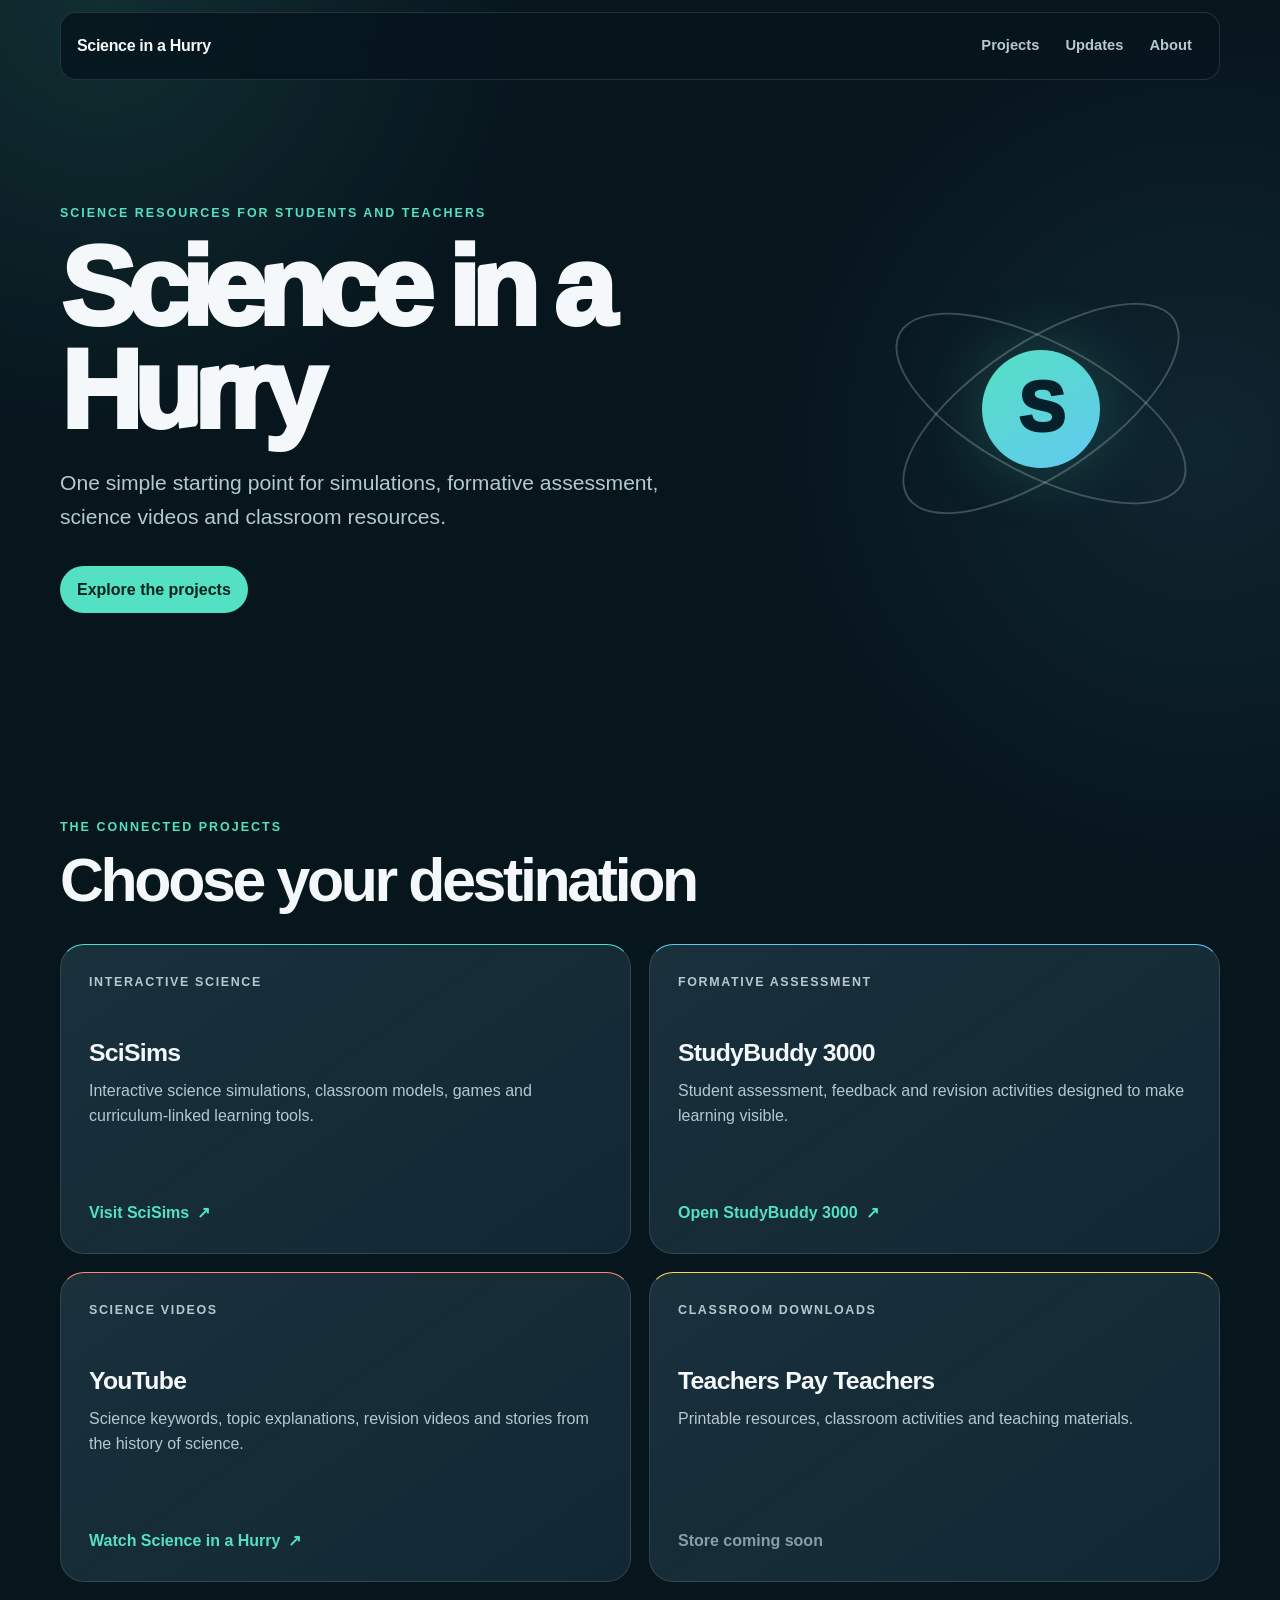
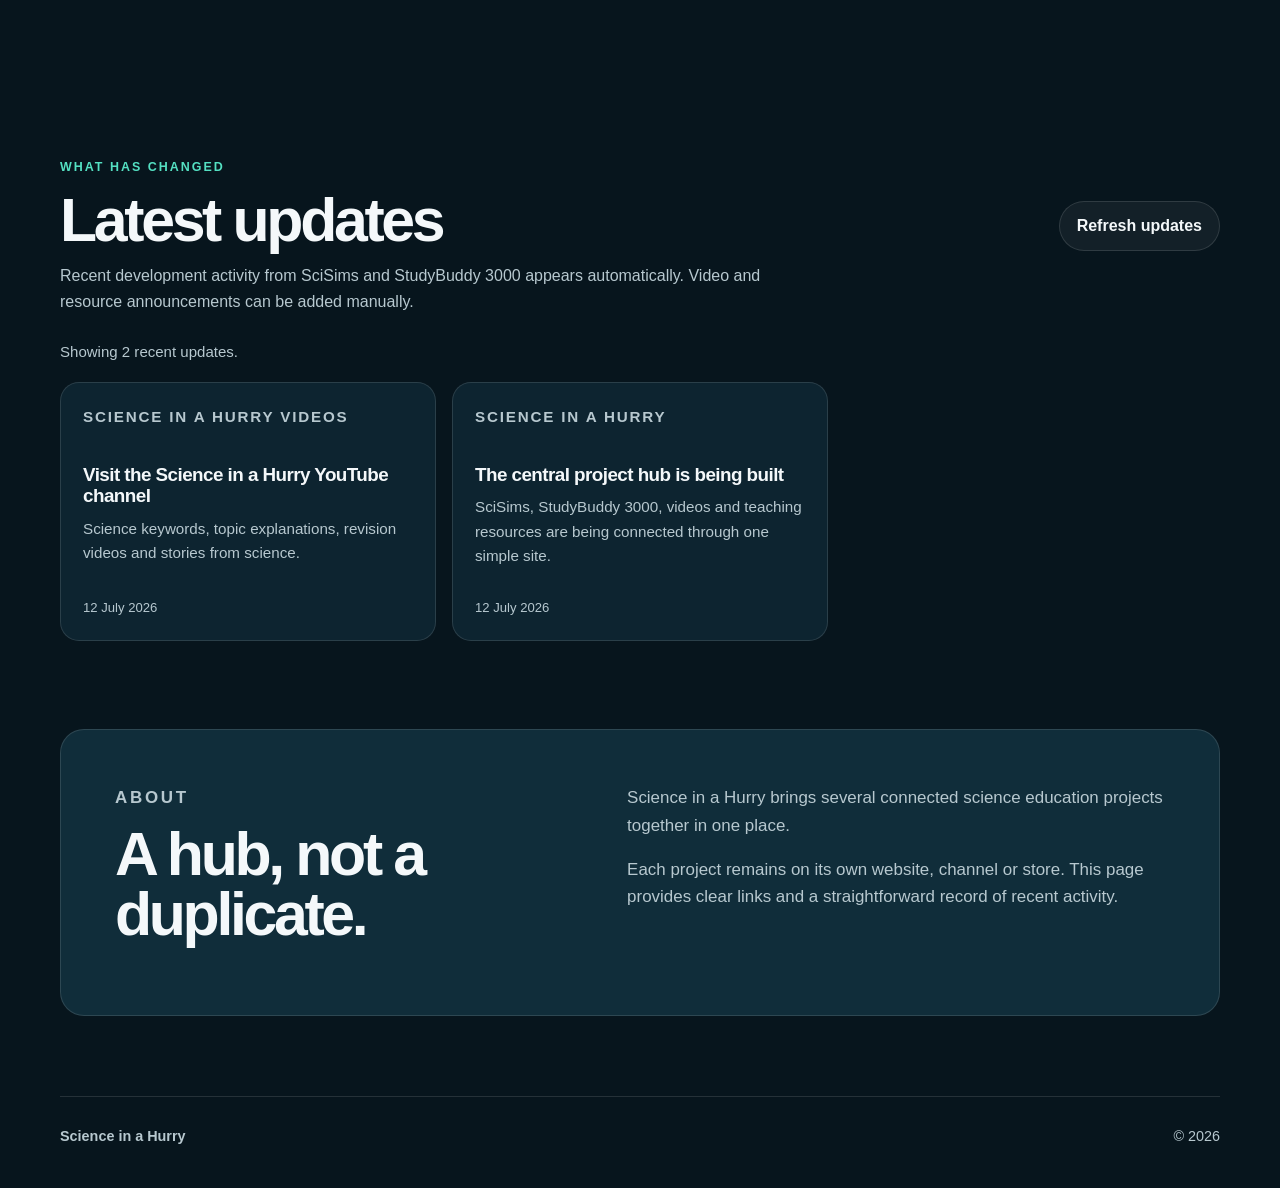
==== index.html @ 8f8c40e3 "Add files via upload initial setup" ====
<!DOCTYPE html>
<html lang="en-AU">
<head>
  <meta charset="UTF-8">
  <meta name="viewport" content="width=device-width, initial-scale=1.0">

  <title>Science in a Hurry</title>
  <meta
    name="description"
    content="Science in a Hurry is the central hub for SciSims, StudyBuddy 3000, science videos and classroom resources."
  >

  <link rel="stylesheet" href="style.css">
</head>

<body>
  <a class="skip-link" href="#main">Skip to main content</a>

  <header class="site-header">
    <a class="brand" href="#top">Science in a Hurry</a>

    <nav aria-label="Main navigation">
      <a href="#projects">Projects</a>
      <a href="#updates">Updates</a>
      <a href="#about">About</a>
    </nav>
  </header>

  <main id="main">
    <section class="hero" id="top">
      <div class="hero-copy">
        <p class="eyebrow">Science resources for students and teachers</p>
        <h1>Science in a Hurry</h1>
        <p>
          One simple starting point for simulations, formative assessment,
          science videos and classroom resources.
        </p>
        <a class="button primary" href="#projects">Explore the projects</a>
      </div>

      <div class="hero-mark" aria-hidden="true">
        <span class="orbit orbit-a"></span>
        <span class="orbit orbit-b"></span>
        <span class="core">S</span>
      </div>
    </section>

    <section class="section" id="projects">
      <div class="section-heading">
        <p class="eyebrow">The connected projects</p>
        <h2>Choose your destination</h2>
      </div>

      <div class="project-grid">
        <article class="project-card">
          <p class="project-label">Interactive science</p>
          <h3>SciSims</h3>
          <p>
            Interactive science simulations, classroom models, games and
            curriculum-linked learning tools.
          </p>
          <a
            class="card-link"
            href="https://scisims3000.github.io/SciSims/"
            target="_blank"
            rel="noopener noreferrer"
          >
            Visit SciSims <span aria-hidden="true">↗</span>
          </a>
        </article>

        <article class="project-card">
          <p class="project-label">Formative assessment</p>
          <h3>StudyBuddy 3000</h3>
          <p>
            Student assessment, feedback and revision activities designed to
            make learning visible.
          </p>
          <a
            class="card-link"
            href="https://script.google.com/macros/s/AKfycbyxn8eNICoQrmQei-WsbTm8HqE4WQFz-dX1eTmgkbp4eu5mhFZAWwL6NAMlvHbSUhqzOg/exec"
            target="_blank"
            rel="noopener noreferrer"
          >
            Open StudyBuddy 3000 <span aria-hidden="true">↗</span>
          </a>
        </article>

        <article class="project-card">
          <p class="project-label">Science videos</p>
          <h3>YouTube</h3>
          <p>
            Science keywords, topic explanations, revision videos and stories
            from the history of science.
          </p>
          <a
            class="card-link"
            href="https://www.youtube.com/channel/UCIzfByyjUPlKLvN81bJ-O2g"
            target="_blank"
            rel="noopener noreferrer"
          >
            Watch Science in a Hurry <span aria-hidden="true">↗</span>
          </a>
        </article>

        <article class="project-card coming-soon">
          <p class="project-label">Classroom downloads</p>
          <h3>Teachers Pay Teachers</h3>
          <p>
            Printable resources, classroom activities and teaching materials.
          </p>
          <span class="card-link disabled" aria-disabled="true">
            Store coming soon
          </span>
        </article>
      </div>
    </section>

    <section class="section updates-section" id="updates">
      <div class="section-heading updates-heading">
        <div>
          <p class="eyebrow">What has changed</p>
          <h2>Latest updates</h2>
        </div>

        <button class="button secondary" id="refresh-updates" type="button">
          Refresh updates
        </button>
      </div>

      <p class="updates-intro">
        Recent development activity from SciSims and StudyBuddy 3000 appears
        automatically. Video and resource announcements can be added manually.
      </p>

      <div class="status-message" id="updates-status" role="status">
        Loading the latest updates…
      </div>

      <div class="updates-grid" id="updates-grid"></div>
    </section>

    <section class="about section" id="about">
      <div>
        <p class="eyebrow">About</p>
        <h2>A hub, not a duplicate.</h2>
      </div>

      <div>
        <p>
          Science in a Hurry brings several connected science education
          projects together in one place.
        </p>
        <p>
          Each project remains on its own website, channel or store. This page
          provides clear links and a straightforward record of recent activity.
        </p>
      </div>
    </section>
  </main>

  <footer class="site-footer">
    <strong>Science in a Hurry</strong>
    <span>© <span id="year">2026</span></span>
  </footer>

  <script src="script.js"></script>
</body>
</html>
---- style.css ----
/* Science in a Hurry — simple hub */

:root {
  --bg: #07151d;
  --panel: #0d2430;
  --panel-2: #102d3a;
  --text: #f4f8fa;
  --muted: #b7c8cf;
  --line: rgba(255, 255, 255, 0.12);
  --teal: #54e0c2;
  --blue: #62c9f1;
  --gold: #ffd166;
  --coral: #ff8674;
  --max-width: 1160px;
  --radius: 24px;
}

* {
  box-sizing: border-box;
}

html {
  scroll-behavior: smooth;
}

body {
  margin: 0;
  min-width: 320px;
  background:
    radial-gradient(circle at 8% 0%, rgba(84, 224, 194, 0.12), transparent 28rem),
    radial-gradient(circle at 94% 16%, rgba(98, 201, 241, 0.09), transparent 28rem),
    var(--bg);
  color: var(--text);
  font-family:
    Inter, ui-sans-serif, -apple-system, BlinkMacSystemFont, "Segoe UI",
    sans-serif;
  line-height: 1.6;
}

a {
  color: inherit;
}

button,
a {
  -webkit-tap-highlight-color: transparent;
}

.skip-link {
  position: fixed;
  top: 12px;
  left: 12px;
  z-index: 100;
  padding: 10px 14px;
  border-radius: 10px;
  background: white;
  color: #07151d;
  font-weight: 800;
  transform: translateY(-160%);
}

.skip-link:focus {
  transform: translateY(0);
}

.site-header {
  position: sticky;
  top: 12px;
  z-index: 20;
  display: flex;
  align-items: center;
  justify-content: space-between;
  width: min(calc(100% - 28px), var(--max-width));
  margin: 12px auto 0;
  padding: 13px 16px;
  border: 1px solid var(--line);
  border-radius: 16px;
  background: rgba(7, 21, 29, 0.84);
  backdrop-filter: blur(16px);
}

.brand {
  font-weight: 900;
  letter-spacing: -0.02em;
  text-decoration: none;
}

nav {
  display: flex;
  gap: 4px;
}

nav a {
  padding: 8px 11px;
  border-radius: 9px;
  color: var(--muted);
  font-size: 0.92rem;
  font-weight: 700;
  text-decoration: none;
}

nav a:hover,
nav a:focus-visible {
  background: rgba(255, 255, 255, 0.07);
  color: var(--text);
  outline: none;
}

.hero {
  display: grid;
  grid-template-columns: minmax(0, 1.35fr) minmax(280px, 0.65fr);
  align-items: center;
  gap: 60px;
  width: min(calc(100% - 36px), var(--max-width));
  min-height: 650px;
  margin: 0 auto;
  padding: 80px 0 72px;
}

.hero-copy {
  max-width: 760px;
}

.eyebrow {
  margin: 0 0 12px;
  color: var(--teal);
  font-size: 0.78rem;
  font-weight: 900;
  letter-spacing: 0.16em;
  text-transform: uppercase;
}

h1,
h2,
h3,
p {
  margin-top: 0;
}

h1 {
  margin-bottom: 24px;
  font-size: clamp(3.4rem, 9vw, 7rem);
  font-weight: 950;
  letter-spacing: -0.075em;
  line-height: 0.92;
}

h2 {
  margin-bottom: 16px;
  font-size: clamp(2rem, 5vw, 3.8rem);
  font-weight: 900;
  letter-spacing: -0.055em;
  line-height: 1;
}

h3 {
  margin-bottom: 10px;
  font-size: 1.55rem;
  letter-spacing: -0.03em;
  line-height: 1.15;
}

.hero-copy > p:not(.eyebrow) {
  max-width: 660px;
  margin-bottom: 32px;
  color: var(--muted);
  font-size: clamp(1.08rem, 2vw, 1.32rem);
}

.button {
  display: inline-flex;
  align-items: center;
  justify-content: center;
  gap: 8px;
  min-height: 44px;
  padding: 11px 17px;
  border: 0;
  border-radius: 999px;
  font: inherit;
  font-weight: 850;
  text-decoration: none;
  cursor: pointer;
}

.primary {
  background: var(--teal);
  color: #06231e;
}

.secondary {
  border: 1px solid var(--line);
  background: rgba(255, 255, 255, 0.05);
  color: var(--text);
}

.button:hover,
.button:focus-visible {
  transform: translateY(-1px);
  outline: none;
}

.hero-mark {
  position: relative;
  display: grid;
  place-items: center;
  width: min(100%, 350px);
  aspect-ratio: 1;
  justify-self: center;
}

.core {
  position: relative;
  z-index: 2;
  display: grid;
  place-items: center;
  width: 118px;
  aspect-ratio: 1;
  border-radius: 50%;
  background: linear-gradient(145deg, var(--teal), var(--blue));
  color: #05202b;
  font-size: 4.4rem;
  font-weight: 950;
  box-shadow: 0 0 70px rgba(84, 224, 194, 0.23);
}

.orbit {
  position: absolute;
  width: 92%;
  height: 38%;
  border: 2px solid rgba(255, 255, 255, 0.22);
  border-radius: 50%;
}

.orbit-a {
  transform: rotate(28deg);
}

.orbit-b {
  transform: rotate(-34deg);
}

.section {
  width: min(calc(100% - 36px), var(--max-width));
  margin: 0 auto;
  padding: 88px 0;
}

.section-heading {
  max-width: 700px;
  margin-bottom: 34px;
}

.project-grid {
  display: grid;
  grid-template-columns: repeat(2, minmax(0, 1fr));
  gap: 18px;
}

.project-card {
  display: flex;
  flex-direction: column;
  min-height: 310px;
  padding: 28px;
  border: 1px solid var(--line);
  border-radius: var(--radius);
  background:
    linear-gradient(145deg, rgba(255, 255, 255, 0.055), rgba(255, 255, 255, 0.015)),
    var(--panel);
}

.project-card:nth-child(1) {
  border-top-color: var(--teal);
}

.project-card:nth-child(2) {
  border-top-color: var(--blue);
}

.project-card:nth-child(3) {
  border-top-color: var(--coral);
}

.project-card:nth-child(4) {
  border-top-color: var(--gold);
}

.project-label {
  margin-bottom: 46px;
  color: var(--muted);
  font-size: 0.78rem;
  font-weight: 850;
  letter-spacing: 0.13em;
  text-transform: uppercase;
}

.project-card > p:not(.project-label) {
  color: var(--muted);
}

.card-link {
  display: inline-flex;
  gap: 8px;
  width: fit-content;
  margin-top: auto;
  color: var(--teal);
  font-weight: 850;
  text-decoration: none;
}

.card-link:hover,
.card-link:focus-visible {
  text-decoration: underline;
  text-decoration-thickness: 2px;
  text-underline-offset: 5px;
  outline: none;
}

.disabled {
  color: var(--muted);
  cursor: not-allowed;
  opacity: 0.72;
}

.updates-heading {
  display: flex;
  align-items: end;
  justify-content: space-between;
  gap: 24px;
  max-width: none;
  margin-bottom: 12px;
}

.updates-heading h2 {
  margin-bottom: 0;
}

.updates-intro {
  max-width: 760px;
  margin-bottom: 26px;
  color: var(--muted);
}

.status-message {
  margin-bottom: 18px;
  color: var(--muted);
  font-size: 0.94rem;
}

.updates-grid {
  display: grid;
  grid-template-columns: repeat(3, minmax(0, 1fr));
  gap: 16px;
}

.update-card {
  display: flex;
  flex-direction: column;
  min-height: 250px;
  padding: 22px;
  border: 1px solid var(--line);
  border-radius: 19px;
  background: var(--panel);
}

.update-source {
  margin-bottom: 34px;
  color: var(--teal);
  font-size: 0.76rem;
  font-weight: 900;
  letter-spacing: 0.12em;
  text-transform: uppercase;
}

.update-card h3 {
  font-size: 1.18rem;
}

.update-card p {
  color: var(--muted);
  font-size: 0.95rem;
}

.update-date {
  margin-top: auto;
  padding-top: 14px;
  color: var(--muted);
  font-size: 0.82rem;
}

.update-card a {
  color: var(--text);
  text-decoration: none;
}

.update-card a:hover,
.update-card a:focus-visible {
  text-decoration: underline;
  text-underline-offset: 4px;
  outline: none;
}

.about {
  display: grid;
  grid-template-columns: 0.9fr 1.1fr;
  gap: 72px;
  margin-bottom: 80px;
  padding: 54px;
  border: 1px solid var(--line);
  border-radius: var(--radius);
  background: var(--panel-2);
}

.about p {
  color: var(--muted);
  font-size: 1.06rem;
}

.about p:last-child {
  margin-bottom: 0;
}

.site-footer {
  display: flex;
  justify-content: space-between;
  width: min(calc(100% - 36px), var(--max-width));
  margin: 0 auto;
  padding: 28px 0 40px;
  border-top: 1px solid var(--line);
  color: var(--muted);
  font-size: 0.9rem;
}

@media (max-width: 900px) {
  .hero {
    grid-template-columns: 1fr;
    min-height: auto;
  }

  .hero-mark {
    width: min(70vw, 320px);
  }

  .updates-grid {
    grid-template-columns: repeat(2, minmax(0, 1fr));
  }
}

@media (max-width: 680px) {
  .site-header {
    align-items: flex-start;
    gap: 12px;
  }

  nav {
    flex-wrap: wrap;
    justify-content: flex-end;
  }

  .hero,
  .section,
  .site-footer {
    width: min(calc(100% - 24px), var(--max-width));
  }

  .project-grid,
  .updates-grid,
  .about {
    grid-template-columns: 1fr;
  }

  .about {
    gap: 14px;
    padding: 30px;
  }

  .updates-heading {
    align-items: flex-start;
    flex-direction: column;
  }
}

@media (max-width: 450px) {
  .brand {
    max-width: 115px;
    line-height: 1.05;
  }

  nav a {
    padding: 7px;
    font-size: 0.82rem;
  }

  h1 {
    font-size: clamp(3.2rem, 18vw, 4.8rem);
  }

  .site-footer {
    align-items: flex-start;
    flex-direction: column;
    gap: 6px;
  }
}

@media (prefers-reduced-motion: reduce) {
  html {
    scroll-behavior: auto;
  }

  *,
  *::before,
  *::after {
    transition-duration: 0.01ms !important;
  }
}
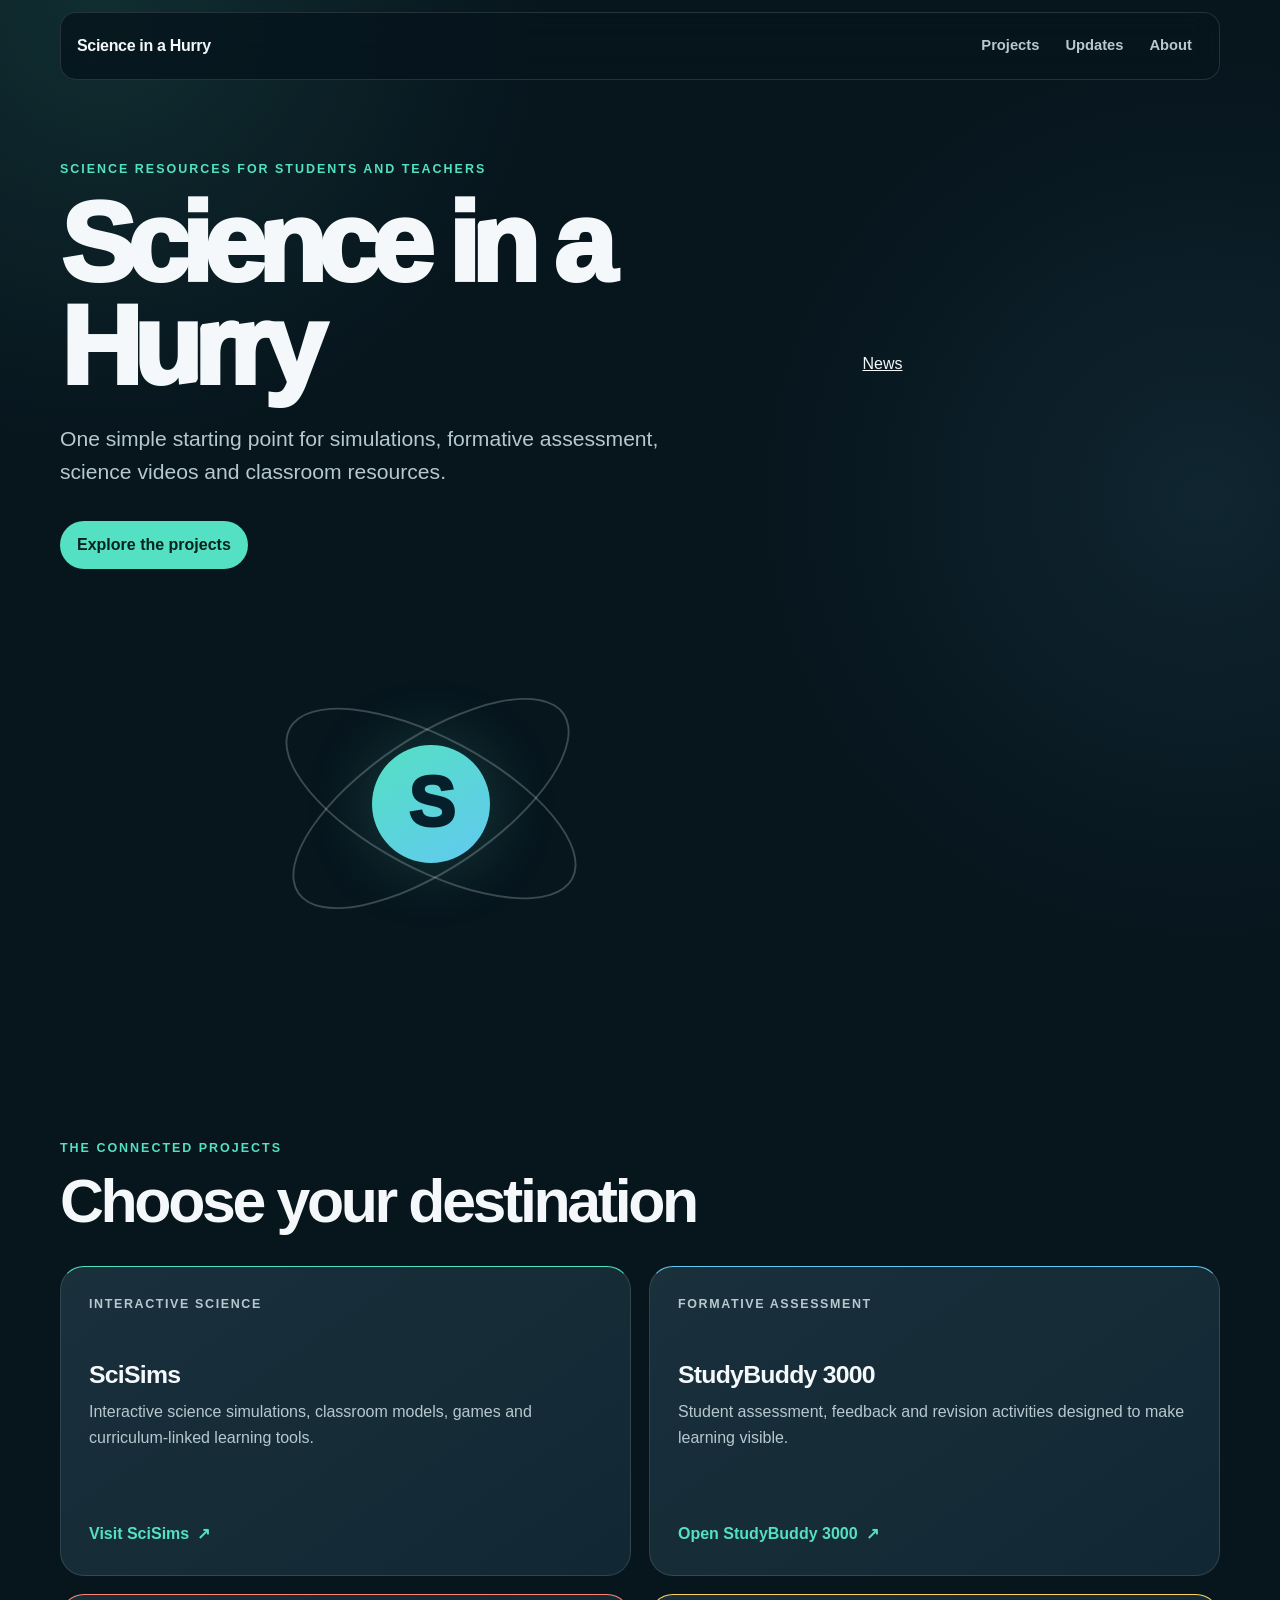
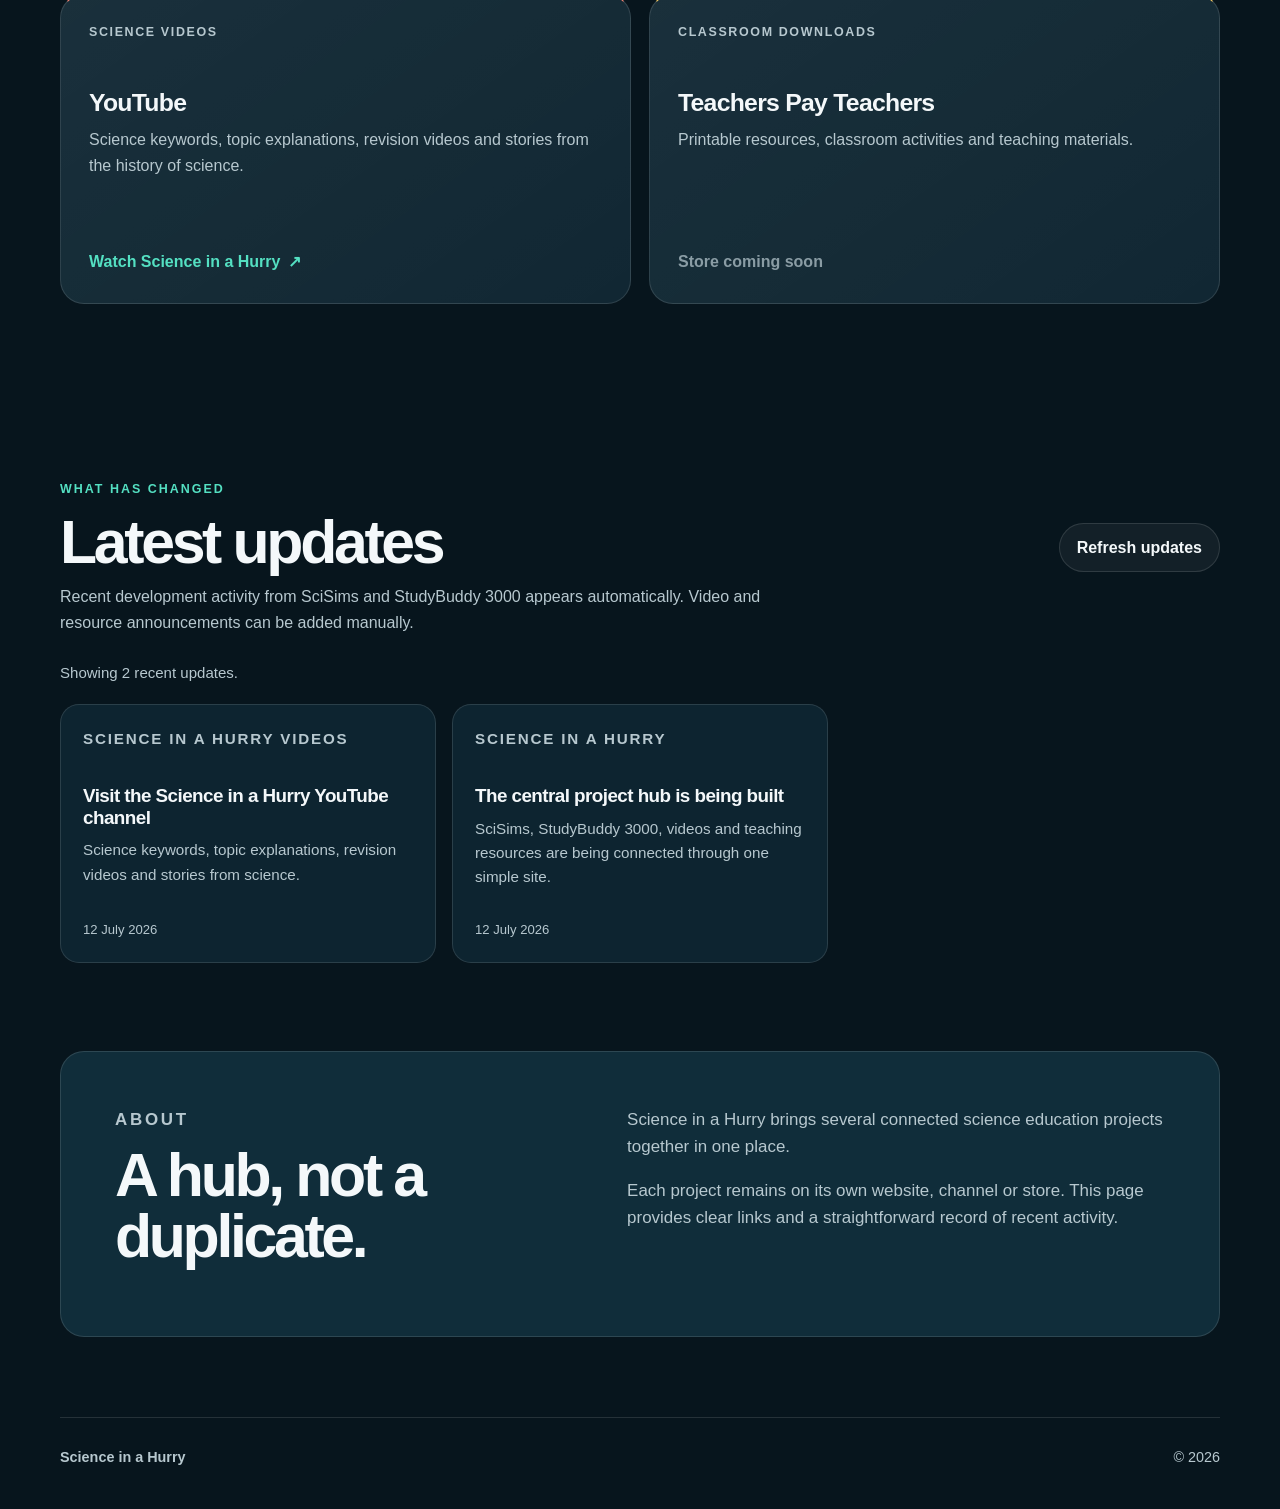
==== commit d277553b: "Update index.html" ====
--- a/index.html
+++ b/index.html
@@ -37,7 +37,7 @@
         </p>
         <a class="button primary" href="#projects">Explore the projects</a>
       </div>
-
+<a href="news.html">News</a>
       <div class="hero-mark" aria-hidden="true">
         <span class="orbit orbit-a"></span>
         <span class="orbit orbit-b"></span>
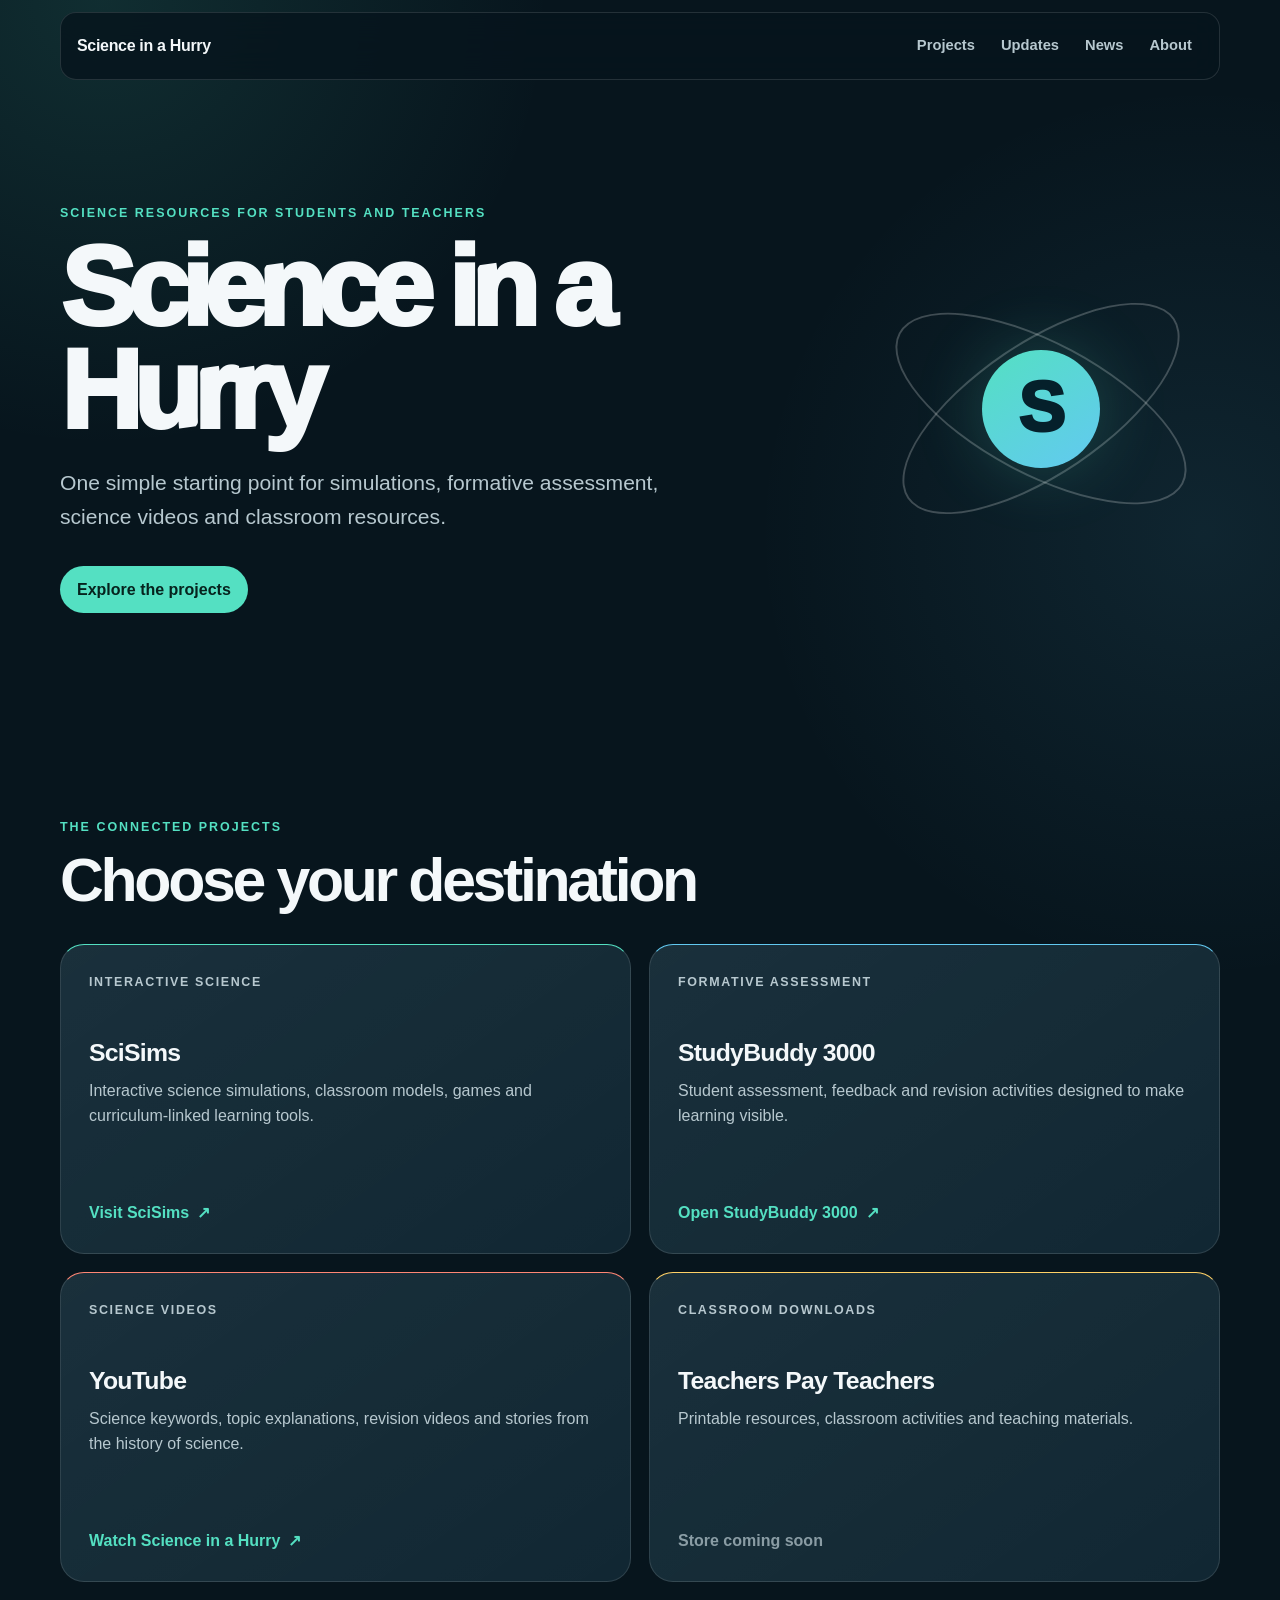
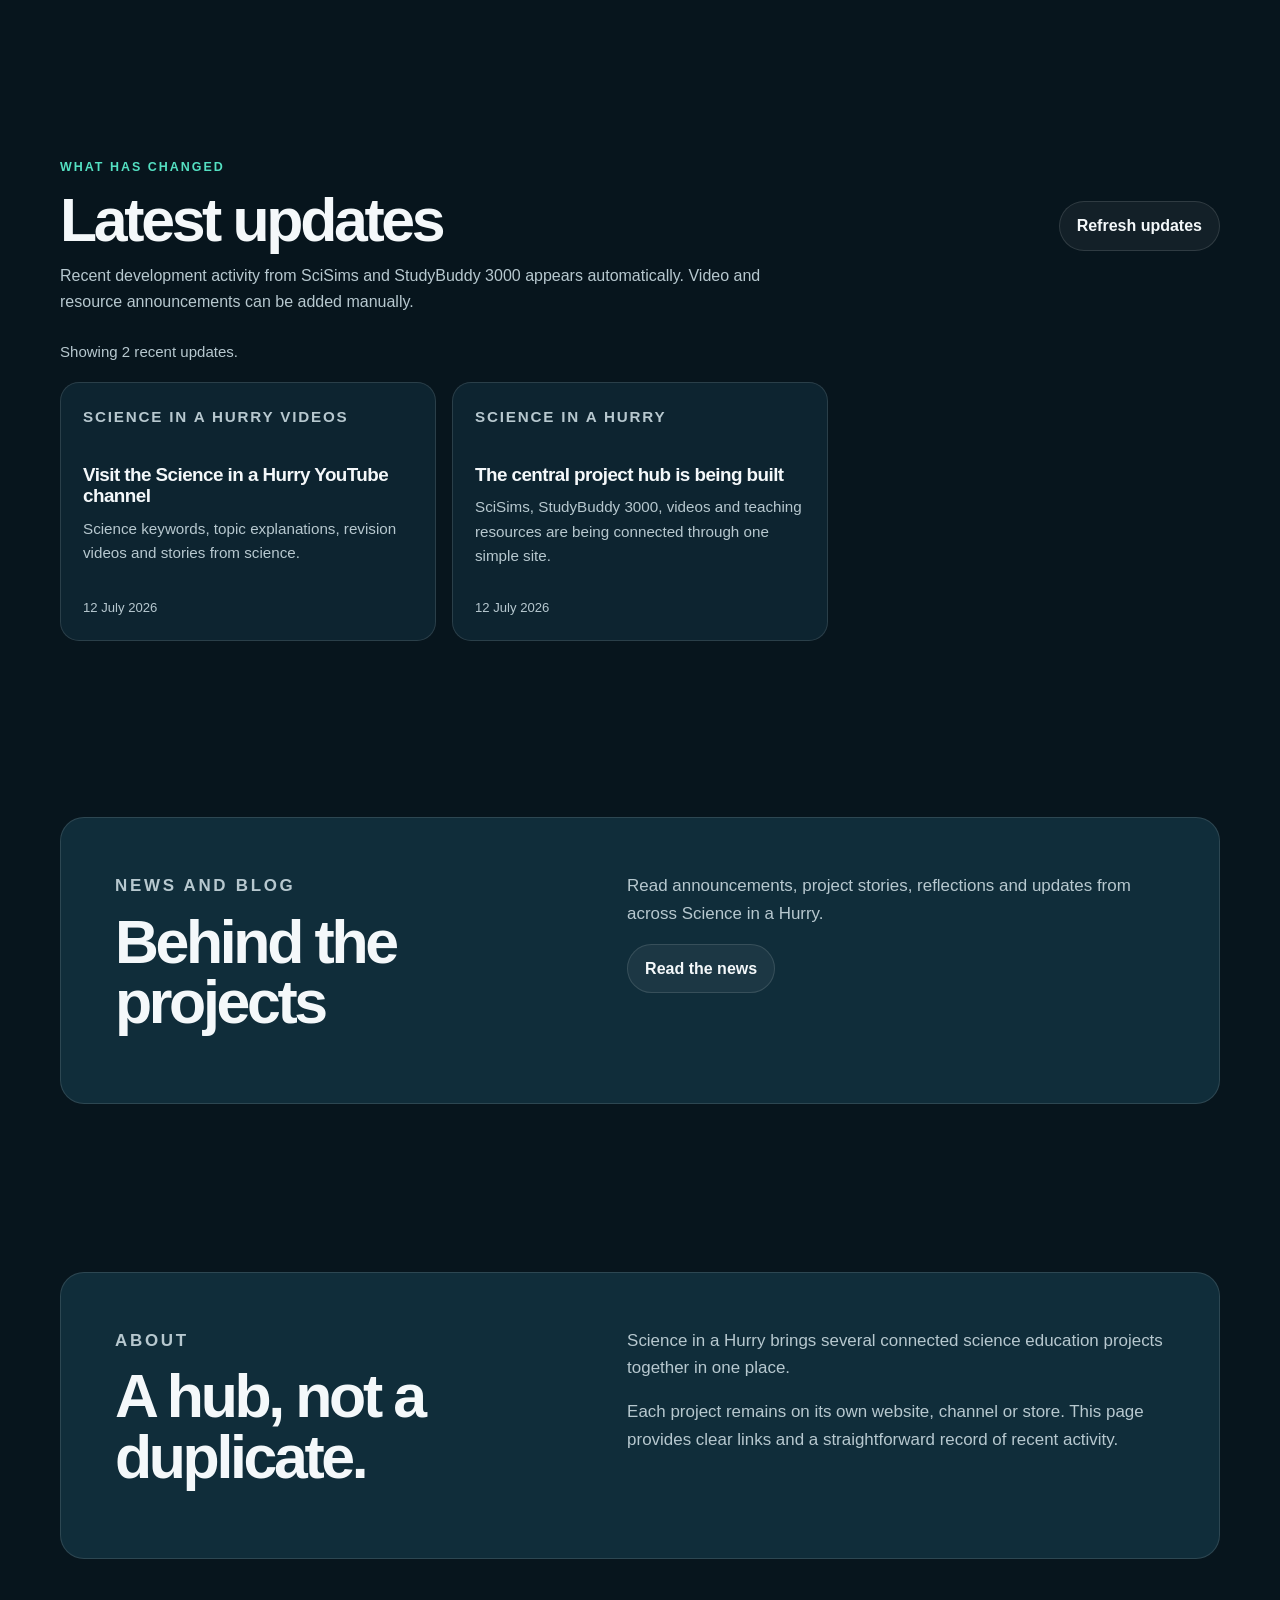
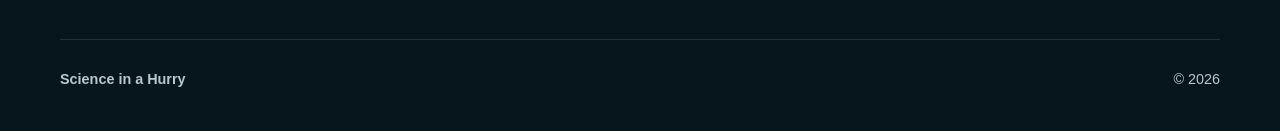
==== commit 5eb3617d: "Update index.html" ====
--- a/index.html
+++ b/index.html
@@ -5,6 +5,7 @@
   <meta name="viewport" content="width=device-width, initial-scale=1.0">
 
   <title>Science in a Hurry</title>
+
   <meta
     name="description"
     content="Science in a Hurry is the central hub for SciSims, StudyBuddy 3000, science videos and classroom resources."
@@ -22,22 +23,30 @@
     <nav aria-label="Main navigation">
       <a href="#projects">Projects</a>
       <a href="#updates">Updates</a>
+      <a href="news.html">News</a>
       <a href="#about">About</a>
     </nav>
   </header>
 
   <main id="main">
+
+    <!-- HERO -->
     <section class="hero" id="top">
       <div class="hero-copy">
         <p class="eyebrow">Science resources for students and teachers</p>
+
         <h1>Science in a Hurry</h1>
+
         <p>
           One simple starting point for simulations, formative assessment,
           science videos and classroom resources.
         </p>
-        <a class="button primary" href="#projects">Explore the projects</a>
-      </div>
-<a href="news.html">News</a>
+
+        <a class="button primary" href="#projects">
+          Explore the projects
+        </a>
+      </div>
+
       <div class="hero-mark" aria-hidden="true">
         <span class="orbit orbit-a"></span>
         <span class="orbit orbit-b"></span>
@@ -45,6 +54,7 @@
       </div>
     </section>
 
+    <!-- PROJECTS -->
     <section class="section" id="projects">
       <div class="section-heading">
         <p class="eyebrow">The connected projects</p>
@@ -52,70 +62,92 @@
       </div>
 
       <div class="project-grid">
+
+        <!-- SCISIMS -->
         <article class="project-card">
           <p class="project-label">Interactive science</p>
+
           <h3>SciSims</h3>
+
           <p>
             Interactive science simulations, classroom models, games and
             curriculum-linked learning tools.
           </p>
+
           <a
             class="card-link"
             href="https://scisims3000.github.io/SciSims/"
             target="_blank"
             rel="noopener noreferrer"
           >
-            Visit SciSims <span aria-hidden="true">↗</span>
-          </a>
-        </article>
-
+            Visit SciSims
+            <span aria-hidden="true">↗</span>
+          </a>
+        </article>
+
+        <!-- STUDYBUDDY -->
         <article class="project-card">
           <p class="project-label">Formative assessment</p>
+
           <h3>StudyBuddy 3000</h3>
+
           <p>
             Student assessment, feedback and revision activities designed to
             make learning visible.
           </p>
+
           <a
             class="card-link"
             href="https://script.google.com/macros/s/AKfycbyxn8eNICoQrmQei-WsbTm8HqE4WQFz-dX1eTmgkbp4eu5mhFZAWwL6NAMlvHbSUhqzOg/exec"
             target="_blank"
             rel="noopener noreferrer"
           >
-            Open StudyBuddy 3000 <span aria-hidden="true">↗</span>
-          </a>
-        </article>
-
+            Open StudyBuddy 3000
+            <span aria-hidden="true">↗</span>
+          </a>
+        </article>
+
+        <!-- YOUTUBE -->
         <article class="project-card">
           <p class="project-label">Science videos</p>
+
           <h3>YouTube</h3>
+
           <p>
             Science keywords, topic explanations, revision videos and stories
             from the history of science.
           </p>
+
           <a
             class="card-link"
             href="https://www.youtube.com/channel/UCIzfByyjUPlKLvN81bJ-O2g"
             target="_blank"
             rel="noopener noreferrer"
           >
-            Watch Science in a Hurry <span aria-hidden="true">↗</span>
-          </a>
-        </article>
-
+            Watch Science in a Hurry
+            <span aria-hidden="true">↗</span>
+          </a>
+        </article>
+
+        <!-- TEACHERS PAY TEACHERS -->
         <article class="project-card coming-soon">
           <p class="project-label">Classroom downloads</p>
+
           <h3>Teachers Pay Teachers</h3>
+
           <p>
             Printable resources, classroom activities and teaching materials.
           </p>
+
           <span class="card-link disabled" aria-disabled="true">
             Store coming soon
           </span>
         </article>
-      </div>
-    </section>
-
+
+      </div>
+    </section>
+
+    <!-- UPDATES -->
     <section class="section updates-section" id="updates">
       <div class="section-heading updates-heading">
         <div>
@@ -123,7 +155,11 @@
           <h2>Latest updates</h2>
         </div>
 
-        <button class="button secondary" id="refresh-updates" type="button">
+        <button
+          class="button secondary"
+          id="refresh-updates"
+          type="button"
+        >
           Refresh updates
         </button>
       </div>
@@ -133,13 +169,42 @@
         automatically. Video and resource announcements can be added manually.
       </p>
 
-      <div class="status-message" id="updates-status" role="status">
+      <div
+        class="status-message"
+        id="updates-status"
+        role="status"
+      >
         Loading the latest updates…
       </div>
 
-      <div class="updates-grid" id="updates-grid"></div>
-    </section>
-
+      <div
+        class="updates-grid"
+        id="updates-grid"
+      ></div>
+    </section>
+
+    <!-- NEWS PROMOTION -->
+    <section class="section">
+      <div class="about">
+        <div>
+          <p class="eyebrow">News and blog</p>
+          <h2>Behind the projects</h2>
+        </div>
+
+        <div>
+          <p>
+            Read announcements, project stories, reflections and updates from
+            across Science in a Hurry.
+          </p>
+
+          <a class="button secondary" href="news.html">
+            Read the news
+          </a>
+        </div>
+      </div>
+    </section>
+
+    <!-- ABOUT -->
     <section class="about section" id="about">
       <div>
         <p class="eyebrow">About</p>
@@ -151,17 +216,22 @@
           Science in a Hurry brings several connected science education
           projects together in one place.
         </p>
+
         <p>
           Each project remains on its own website, channel or store. This page
           provides clear links and a straightforward record of recent activity.
         </p>
       </div>
     </section>
+
   </main>
 
   <footer class="site-footer">
     <strong>Science in a Hurry</strong>
-    <span>© <span id="year">2026</span></span>
+
+    <span>
+      © <span id="year">2026</span>
+    </span>
   </footer>
 
   <script src="script.js"></script>
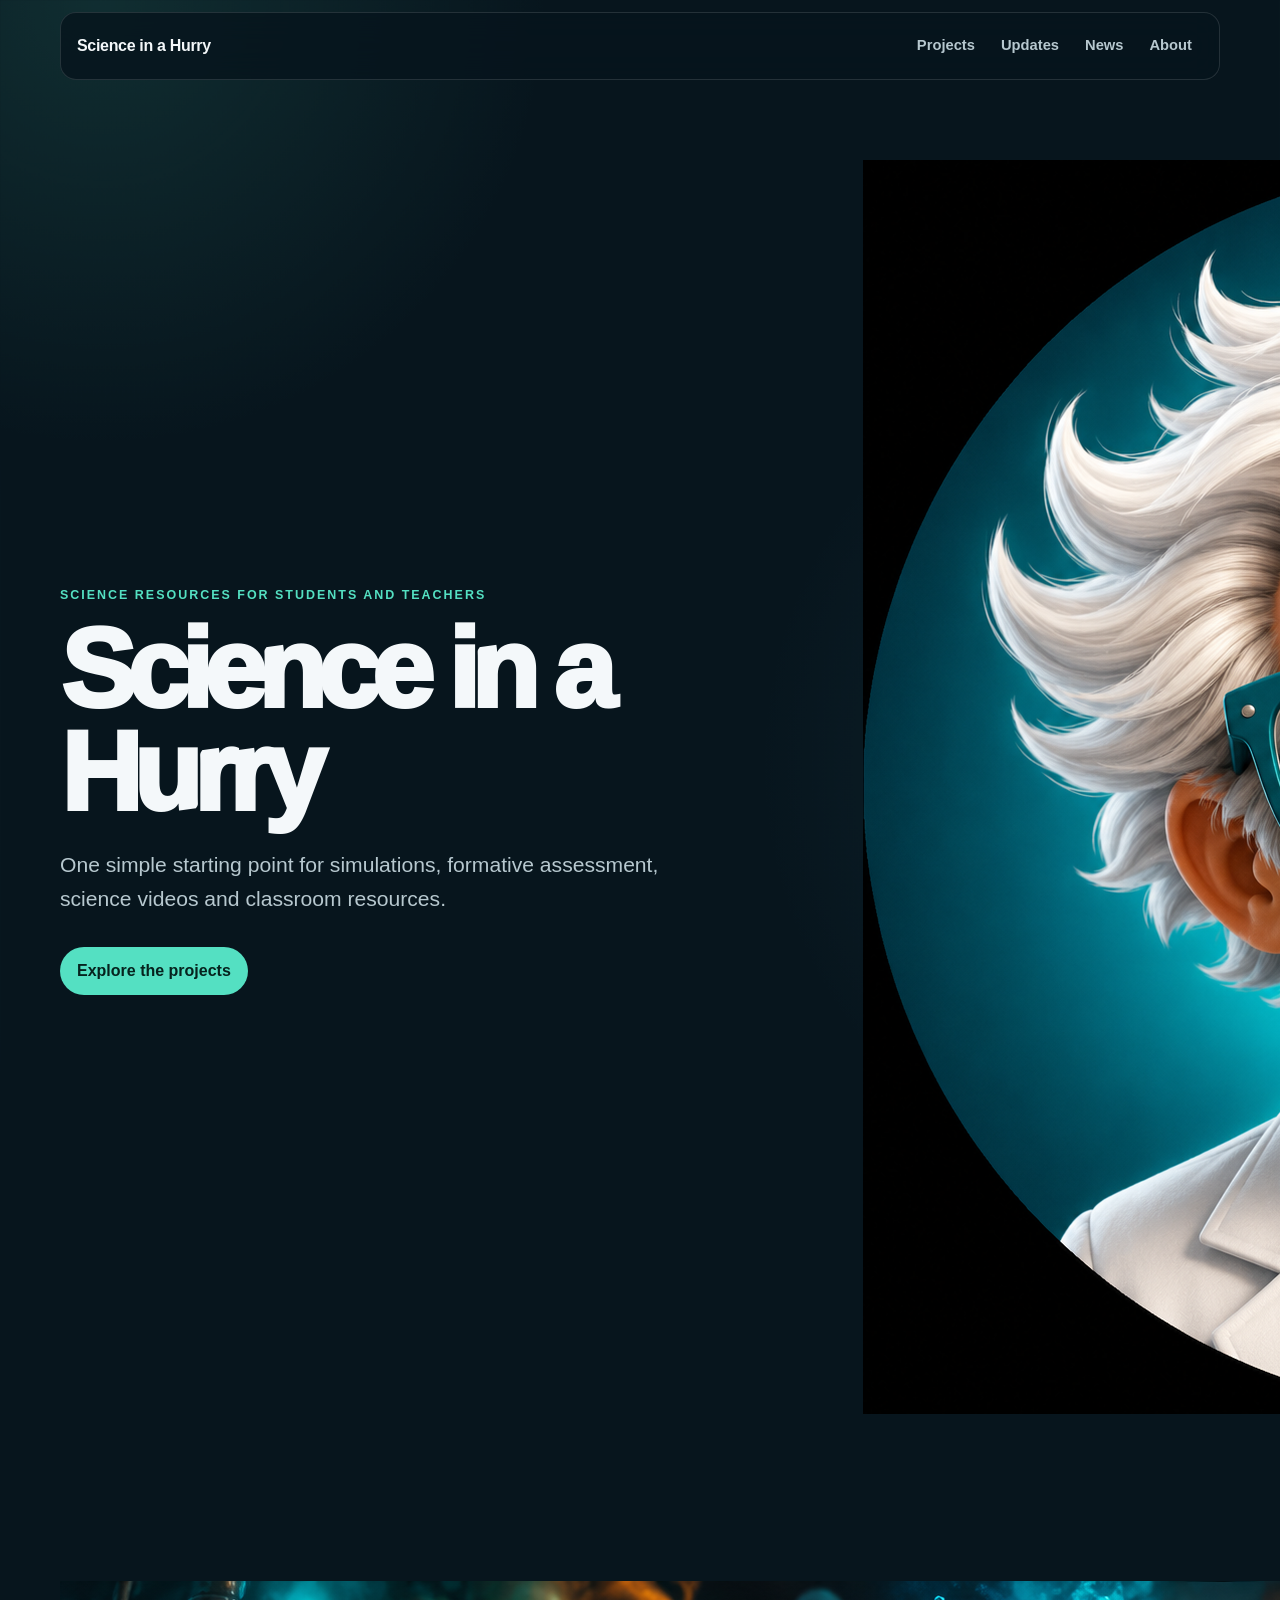
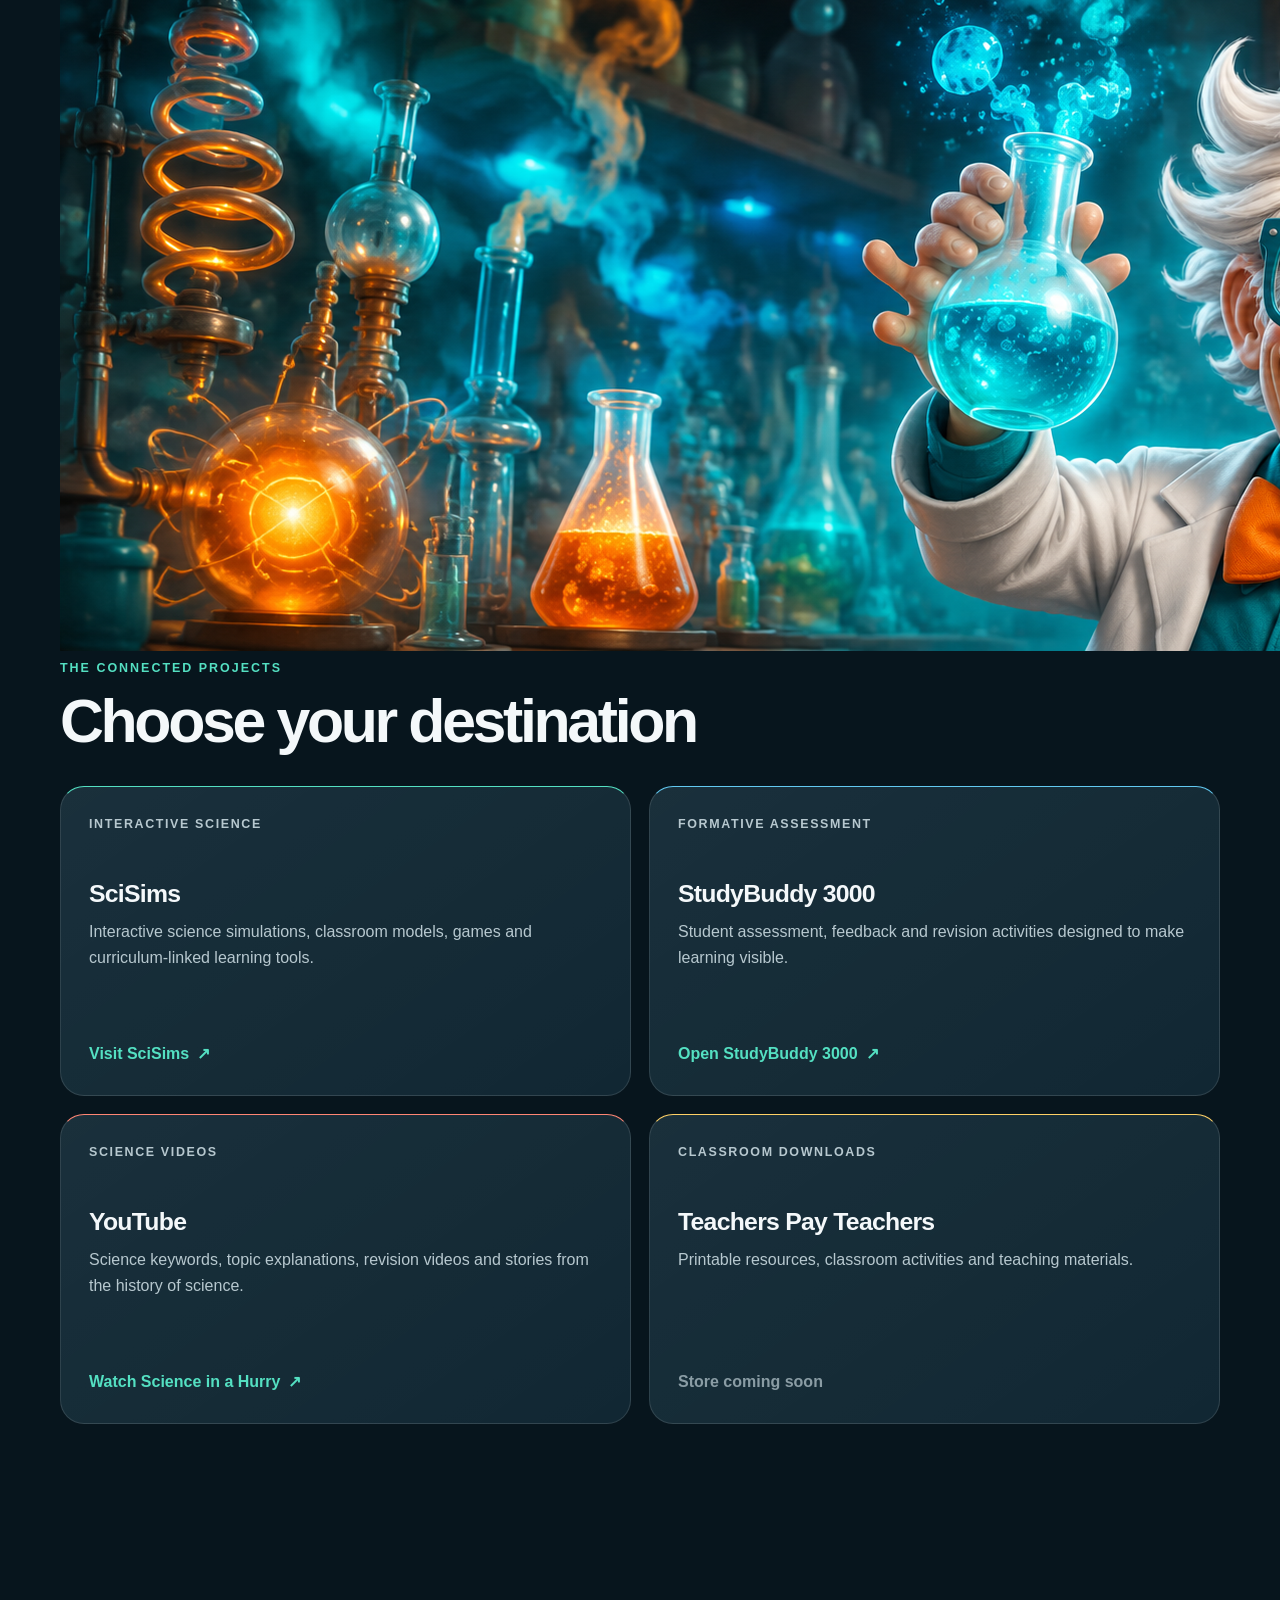
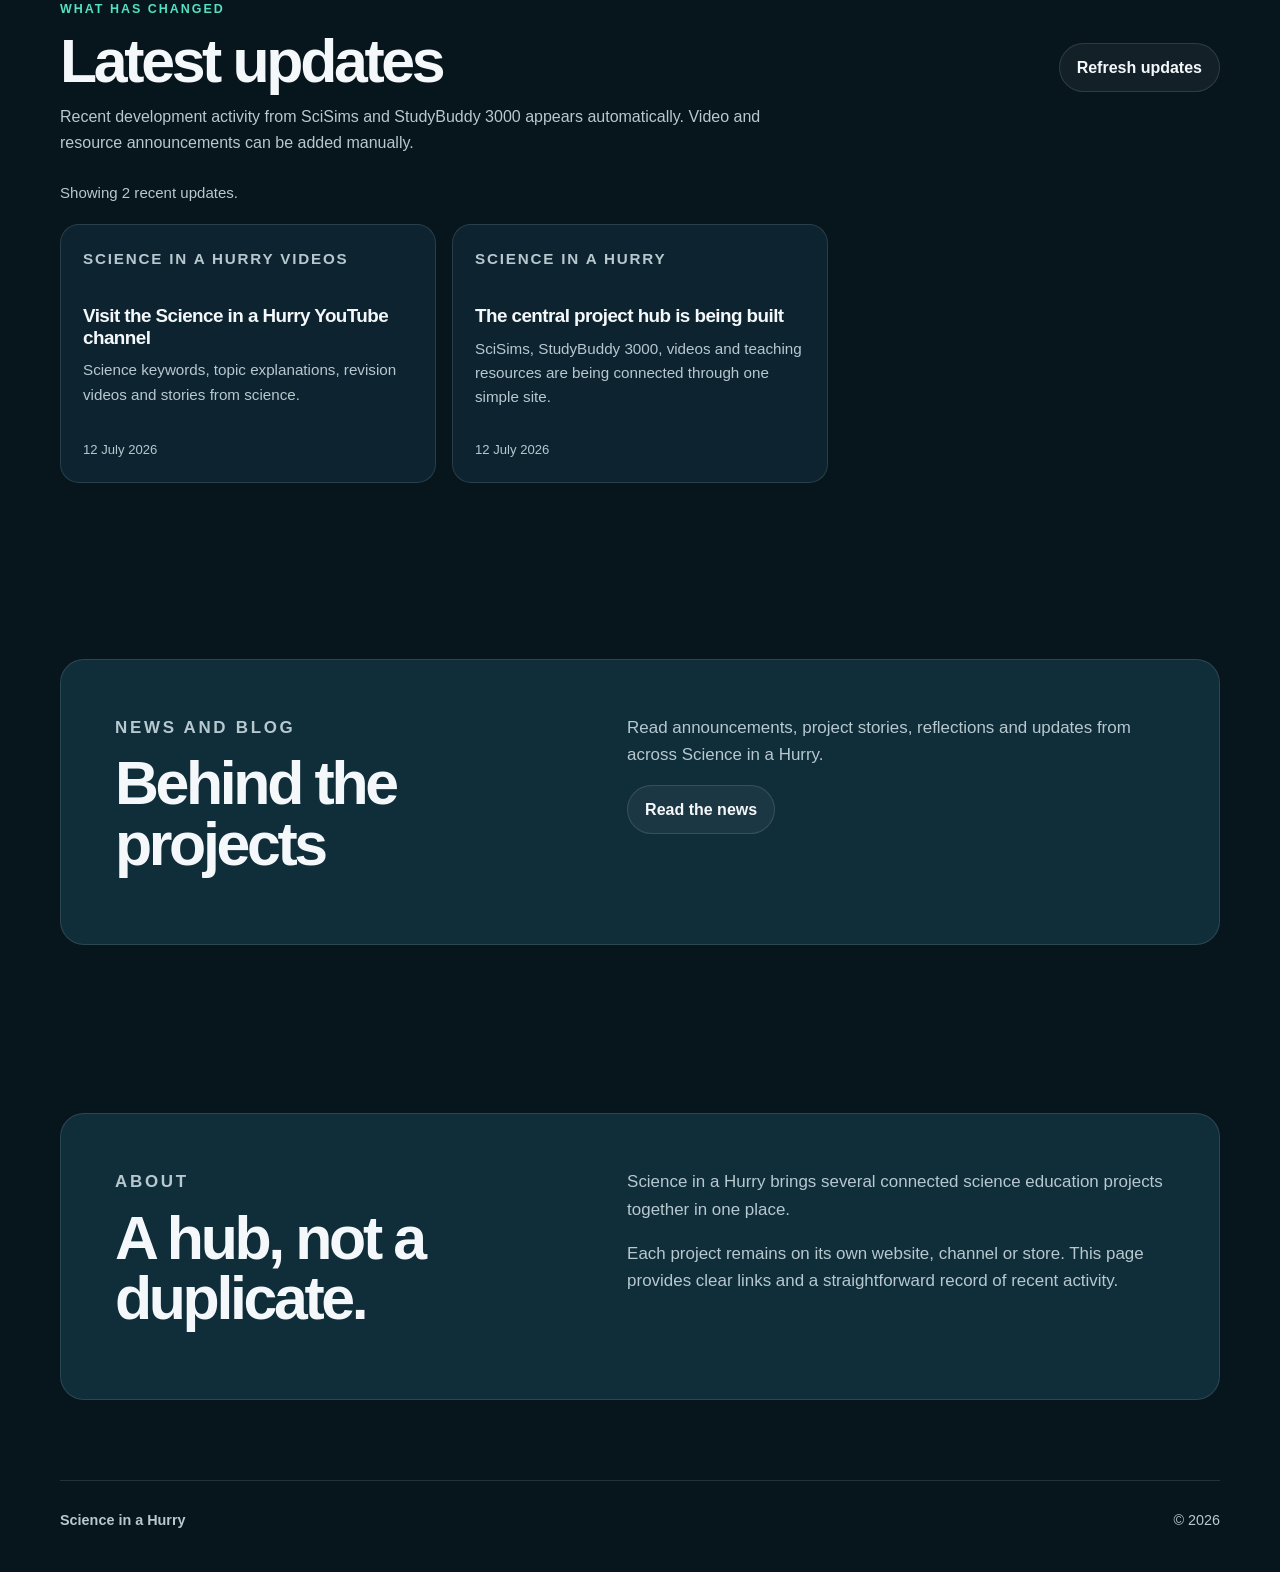
==== commit 7a5ec668: "Update index.html added images" ====
--- a/index.html
+++ b/index.html
@@ -47,16 +47,25 @@
         </a>
       </div>
 
-      <div class="hero-mark" aria-hidden="true">
-        <span class="orbit orbit-a"></span>
-        <span class="orbit orbit-b"></span>
-        <span class="core">S</span>
-      </div>
+<div class="hero-character">
+  <img
+    src="SIAH1.png"
+    alt="Professor Chaos says you must learn!"
+  >
+</div>
     </section>
 
     <!-- PROJECTS -->
-    <section class="section" id="projects">
-      <div class="section-heading">
+<section class="section" id="projects">
+
+  <div class="project-banner">
+    <img
+      src="SIAH2.png"
+      alt="Professor Chaos conducting energetic science experiments in a laboratory"
+    >
+  </div>
+
+  <div class="section-heading">
         <p class="eyebrow">The connected projects</p>
         <h2>Choose your destination</h2>
       </div>
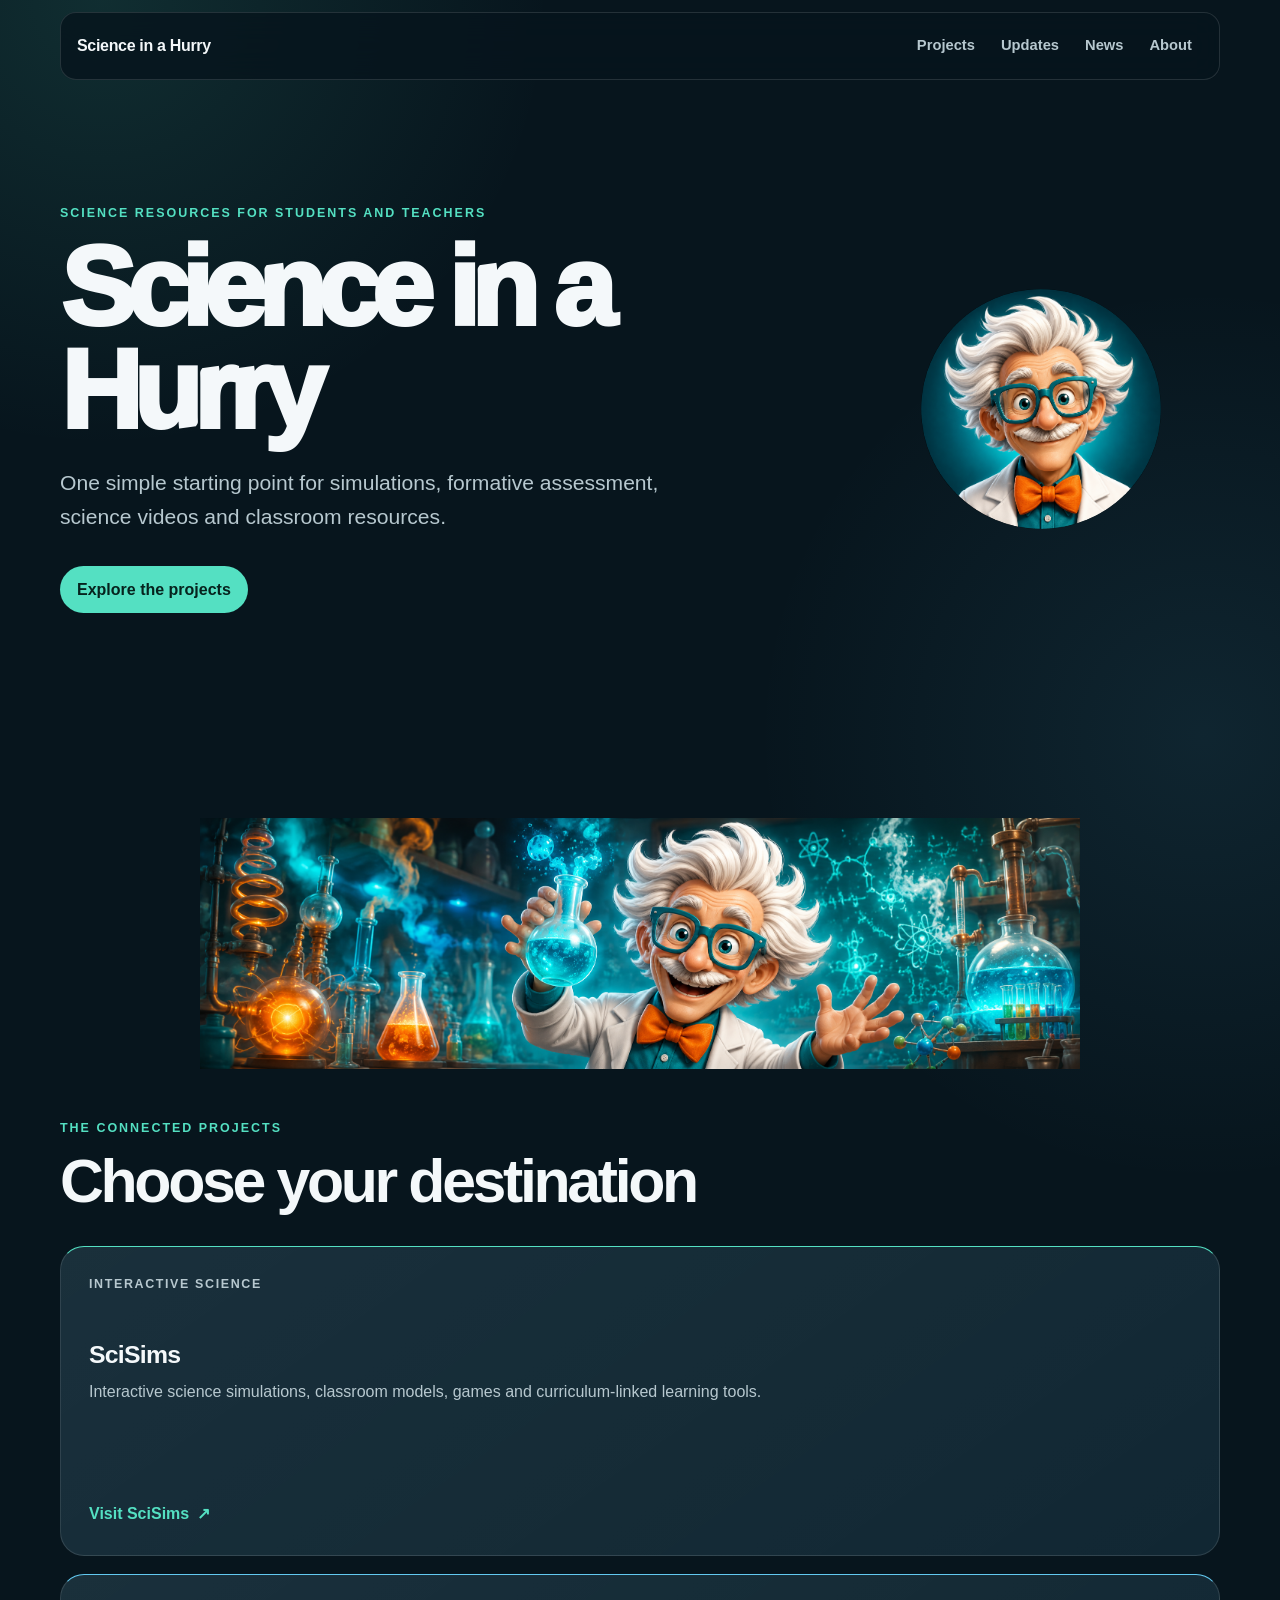
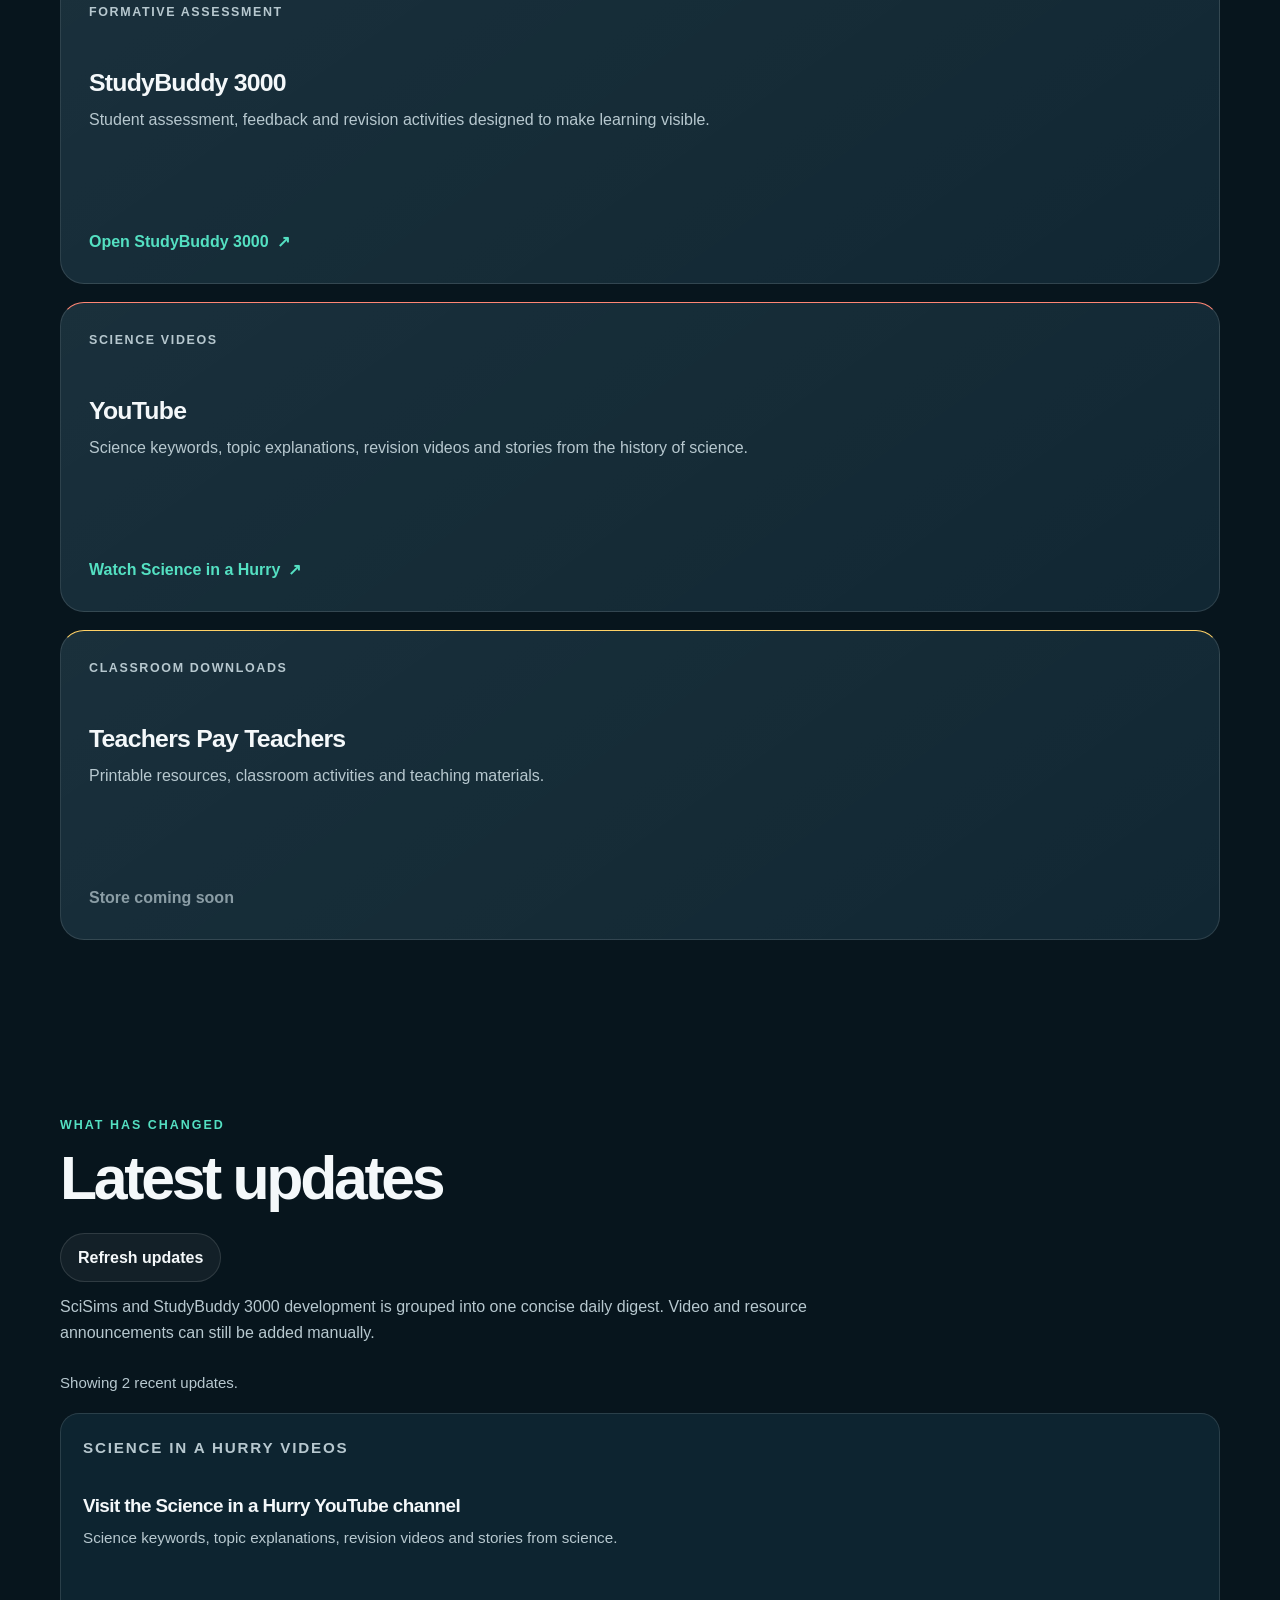
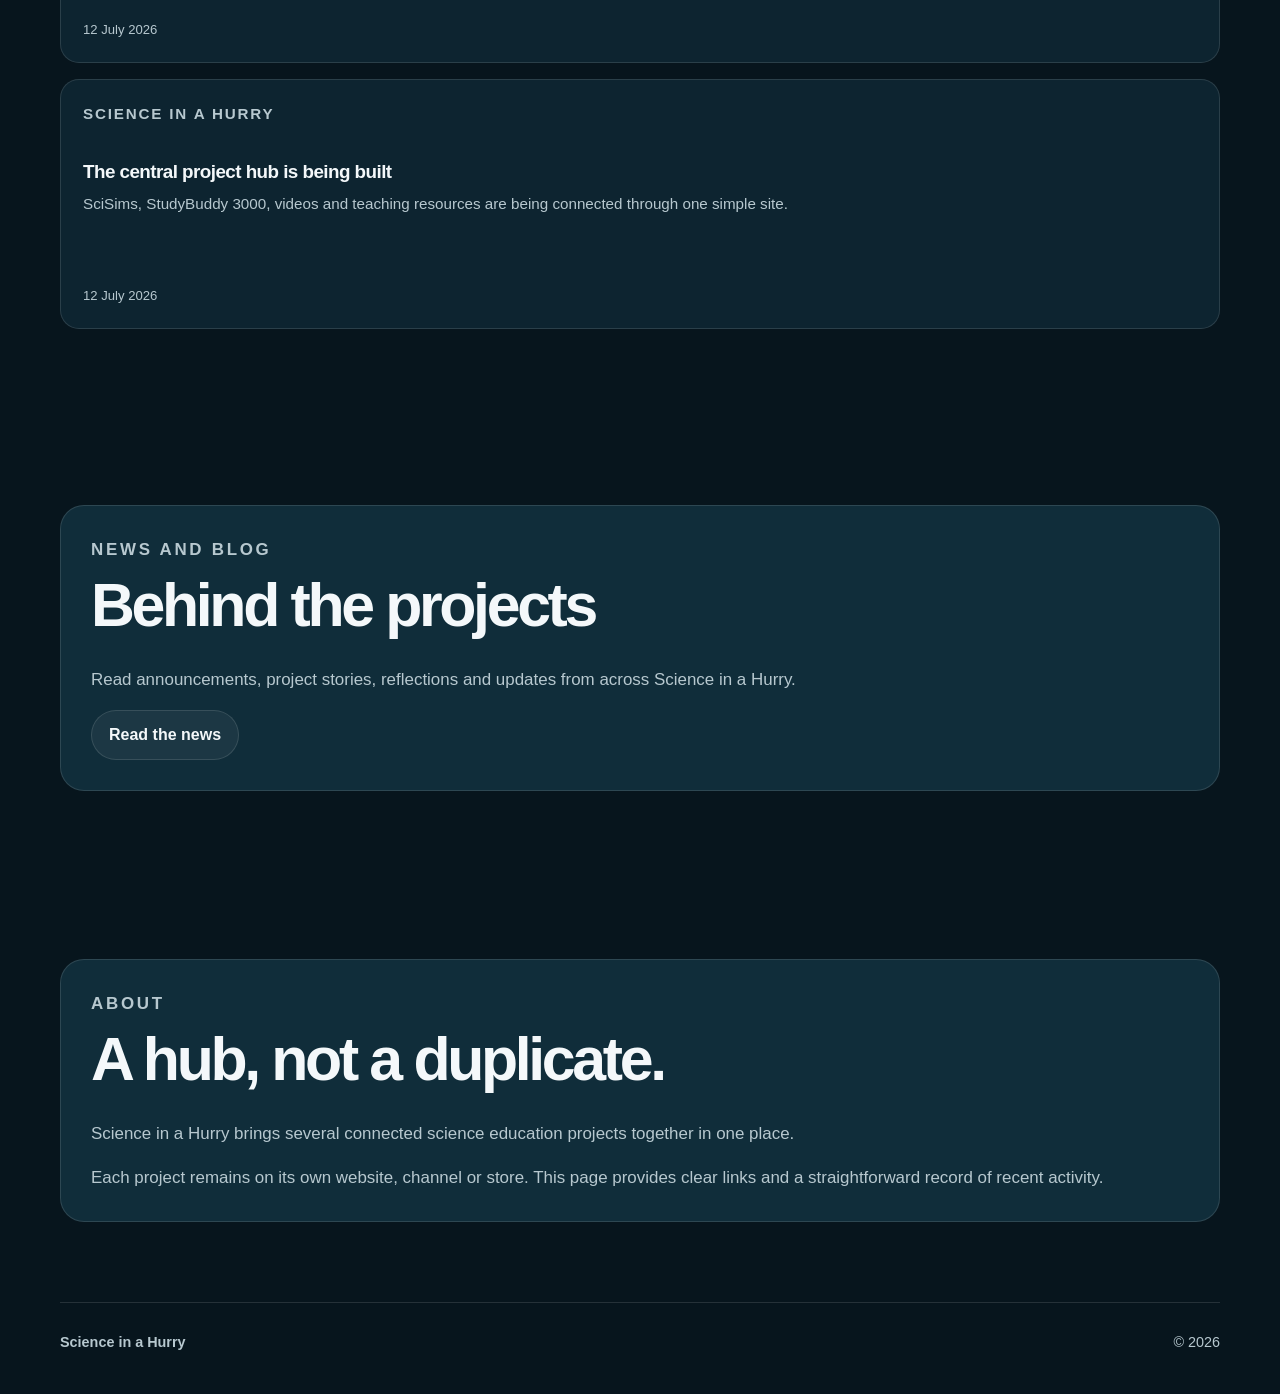
==== commit 39b1b17e: "Add daily digests and Question Library story" ====
--- a/index.html
+++ b/index.html
@@ -174,8 +174,8 @@
       </div>
 
       <p class="updates-intro">
-        Recent development activity from SciSims and StudyBuddy 3000 appears
-        automatically. Video and resource announcements can be added manually.
+        SciSims and StudyBuddy 3000 development is grouped into one concise
+        daily digest. Video and resource announcements can still be added manually.
       </p>
 
       <div
--- a/style.css
+++ b/style.css
@@ -444,13 +444,75 @@
     grid-template-columns: repeat(2, minmax(0, 1fr));
   }
 }
+/* Smaller Professor Chaos images */
+
+.hero-character {
+  display: grid;
+  place-items: center;
+  width: 240px !important;
+  max-width: 240px !important;
+  aspect-ratio: 1;
+  justify-self: center;
+}
+
+.hero-character img {
+  display: block;
+  width: 240px !important;
+  height: 240px !important;
+  max-width: 240px !important;
+  border-radius: 50%;
+  object-fit: cover;
+}
+
+
+/* Smaller project banner */
+
+.project-banner {
+  width: 78%;
+  max-width: 880px;
+  margin: 0 auto 50px;
+}
+
+.project-banner img {
+  display: block;
+  width: 100%;
+  height: auto;
+  aspect-ratio: 21 / 6;
+  object-fit: cover;
+}
+
+
+/* Tablet */
+
+@media (max-width: 900px) {
+  .hero-character,
+  .hero-character img {
+    width: 210px !important;
+    height: 210px !important;
+    max-width: 210px !important;
+  }
+
+  .project-banner {
+    width: 90%;
+  }
+}
+
+
+/* Mobile */
 
 @media (max-width: 680px) {
-  .site-header {
-    align-items: flex-start;
-    gap: 12px;
-  }
-
+  .hero-character,
+  .hero-character img {
+    width: 175px !important;
+    height: 175px !important;
+    max-width: 175px !important;
+  }
+
+  .project-banner {
+    width: 100%;
+    margin-bottom: 34px;
+  }
+}
   nav {
     flex-wrap: wrap;
     justify-content: flex-end;
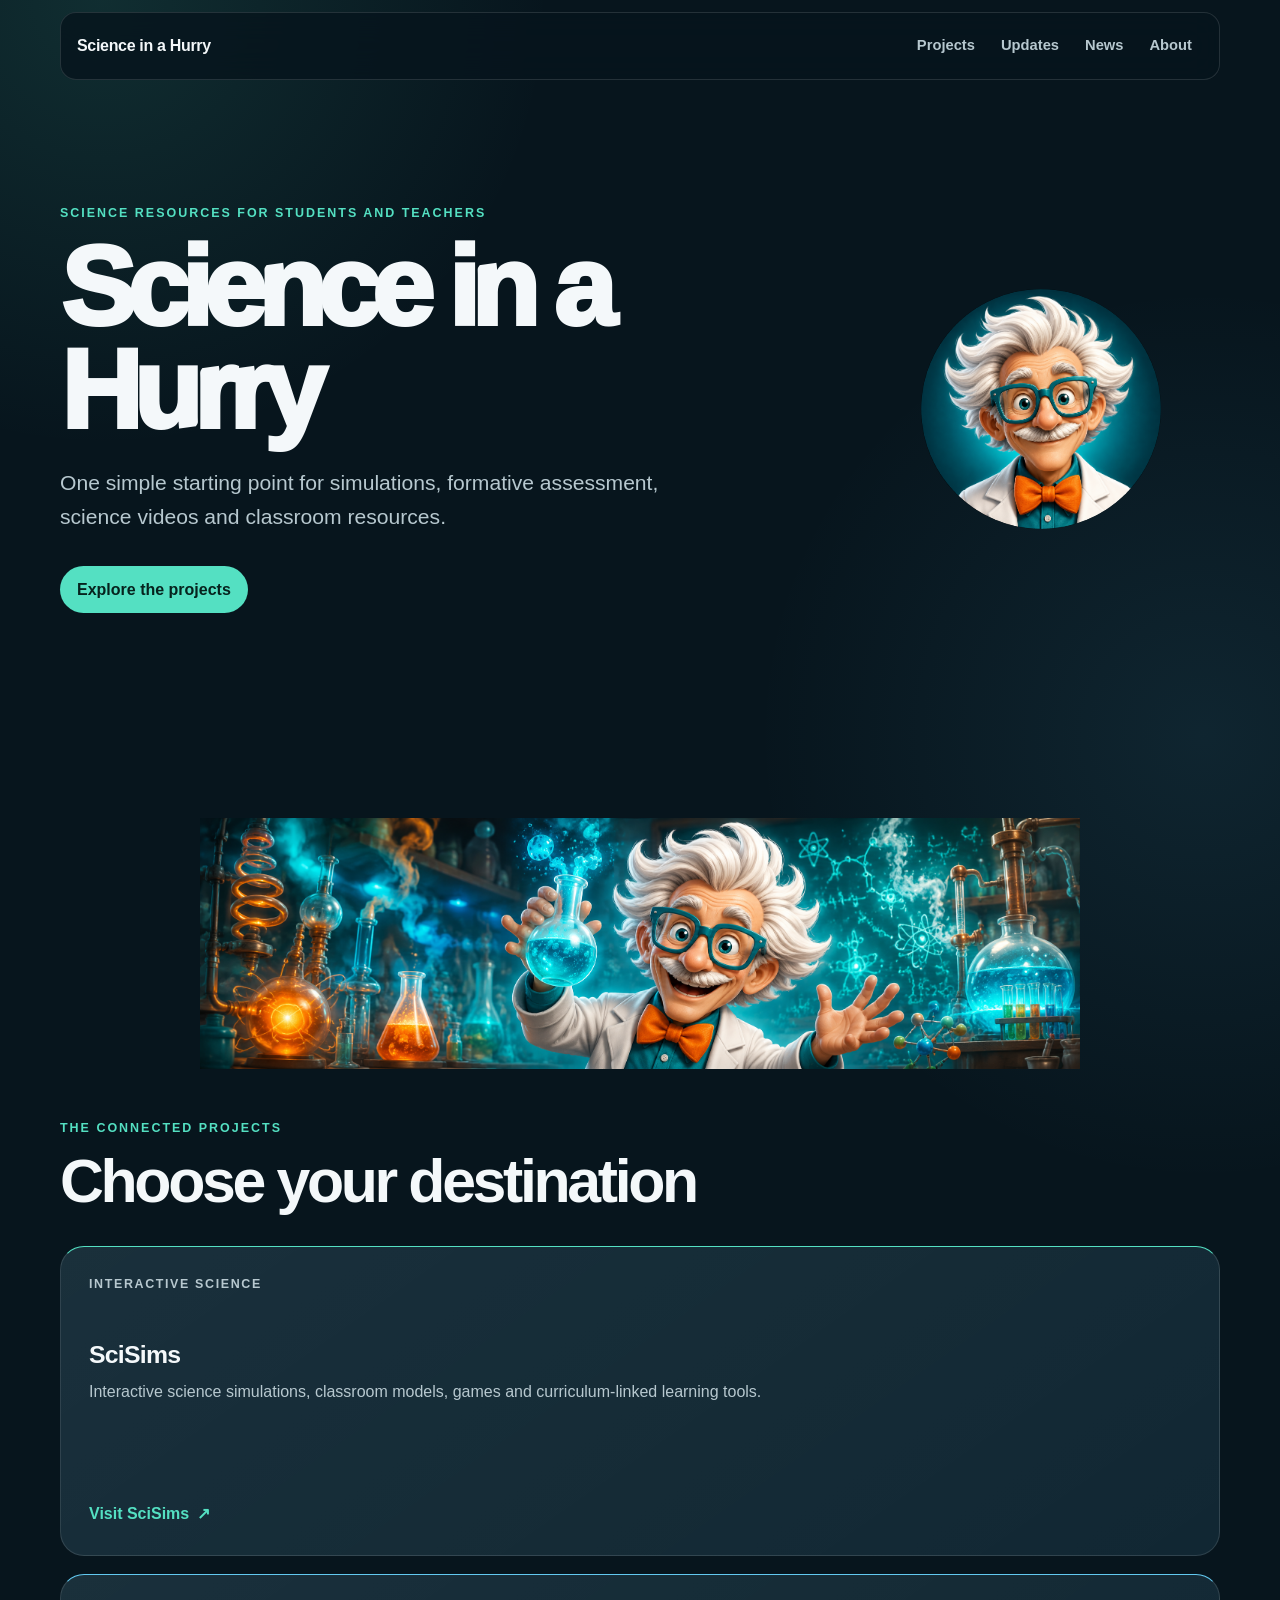
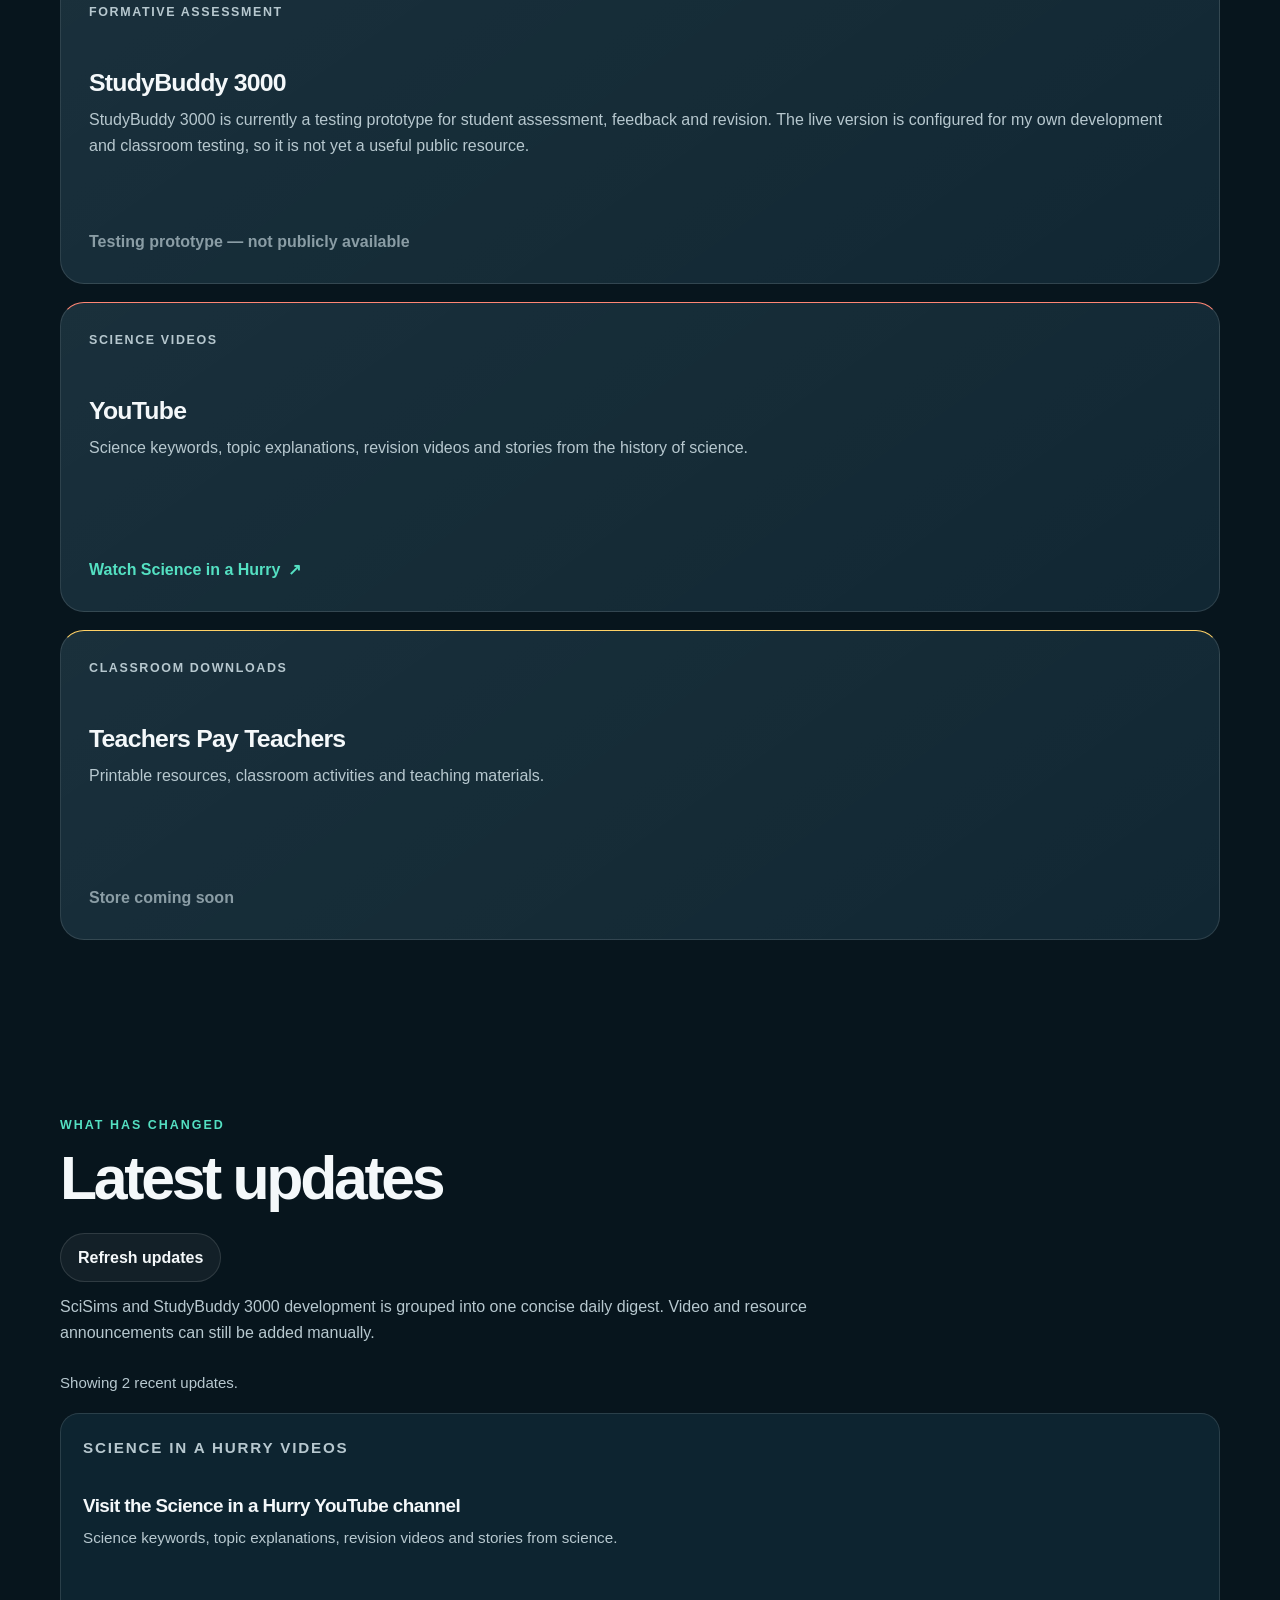
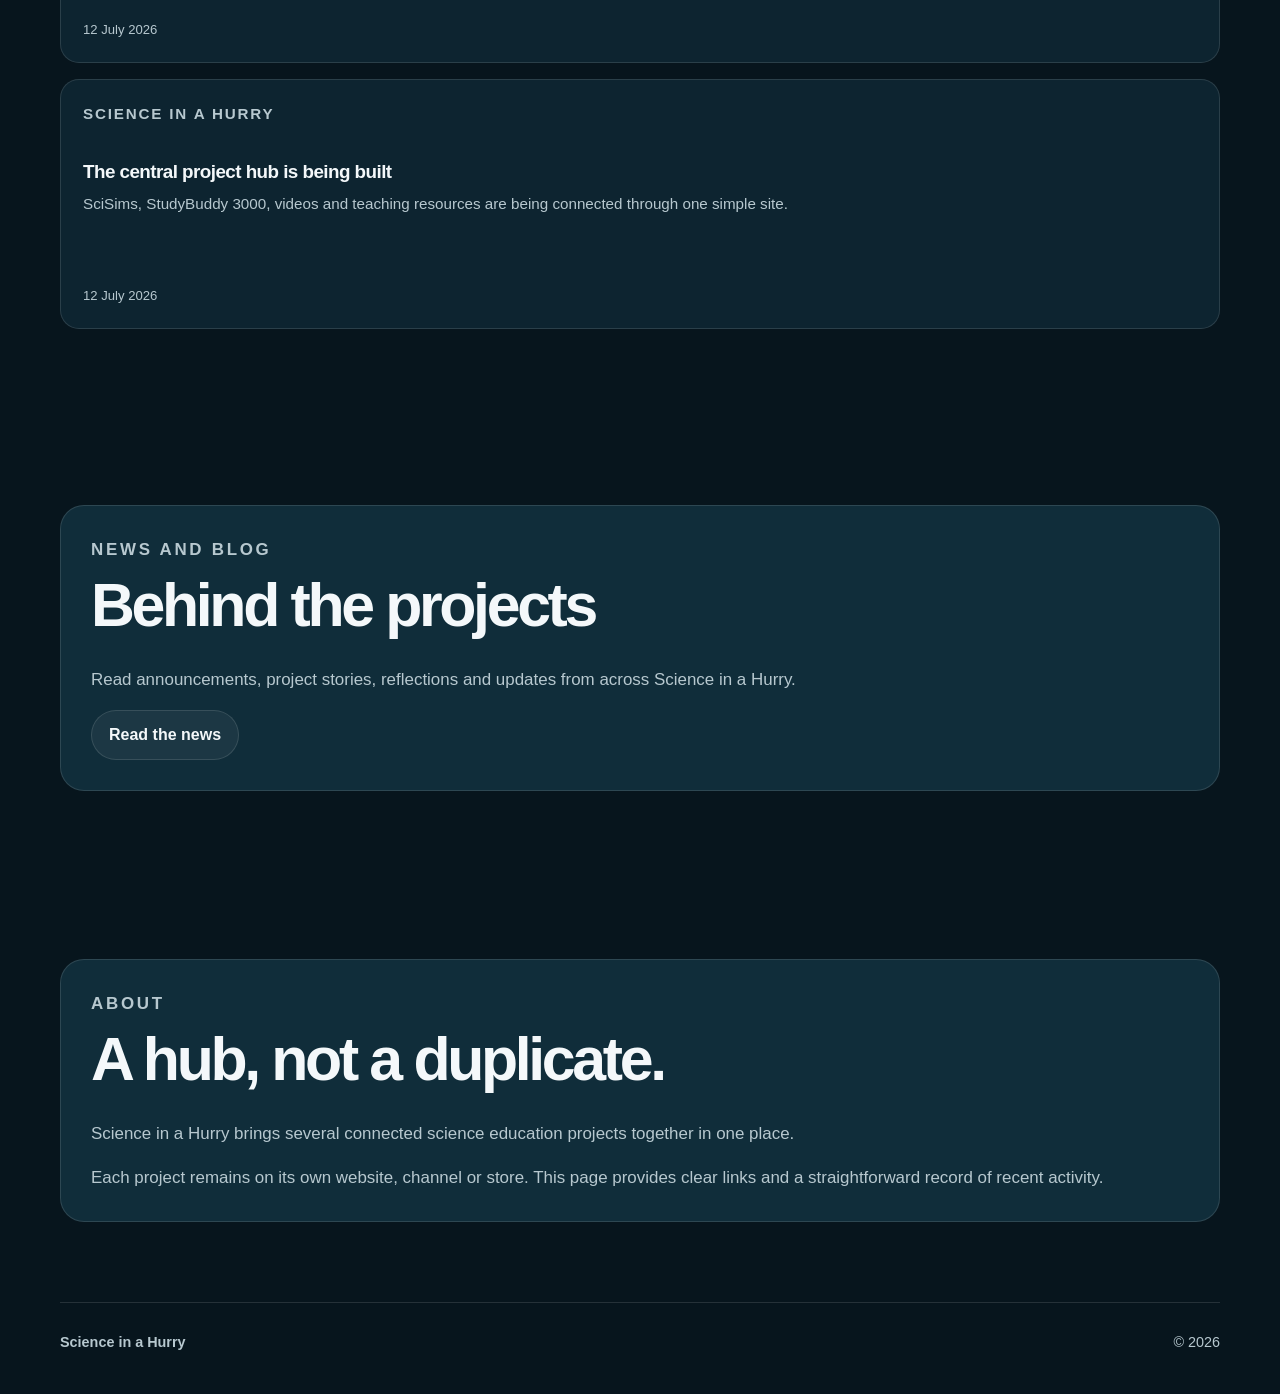
==== commit 2c047a69: "Mark SB3K as a testing prototype" ====
--- a/index.html
+++ b/index.html
@@ -101,19 +101,15 @@
           <h3>StudyBuddy 3000</h3>
 
           <p>
-            Student assessment, feedback and revision activities designed to
-            make learning visible.
-          </p>
-
-          <a
-            class="card-link"
-            href="https://script.google.com/macros/s/AKfycbyxn8eNICoQrmQei-WsbTm8HqE4WQFz-dX1eTmgkbp4eu5mhFZAWwL6NAMlvHbSUhqzOg/exec"
-            target="_blank"
-            rel="noopener noreferrer"
-          >
-            Open StudyBuddy 3000
-            <span aria-hidden="true">↗</span>
-          </a>
+            StudyBuddy 3000 is currently a testing prototype for student
+            assessment, feedback and revision. The live version is configured
+            for my own development and classroom testing, so it is not yet a
+            useful public resource.
+          </p>
+
+          <span class="card-link disabled" aria-disabled="true">
+            Testing prototype — not publicly available
+          </span>
         </article>
 
         <!-- YOUTUBE -->
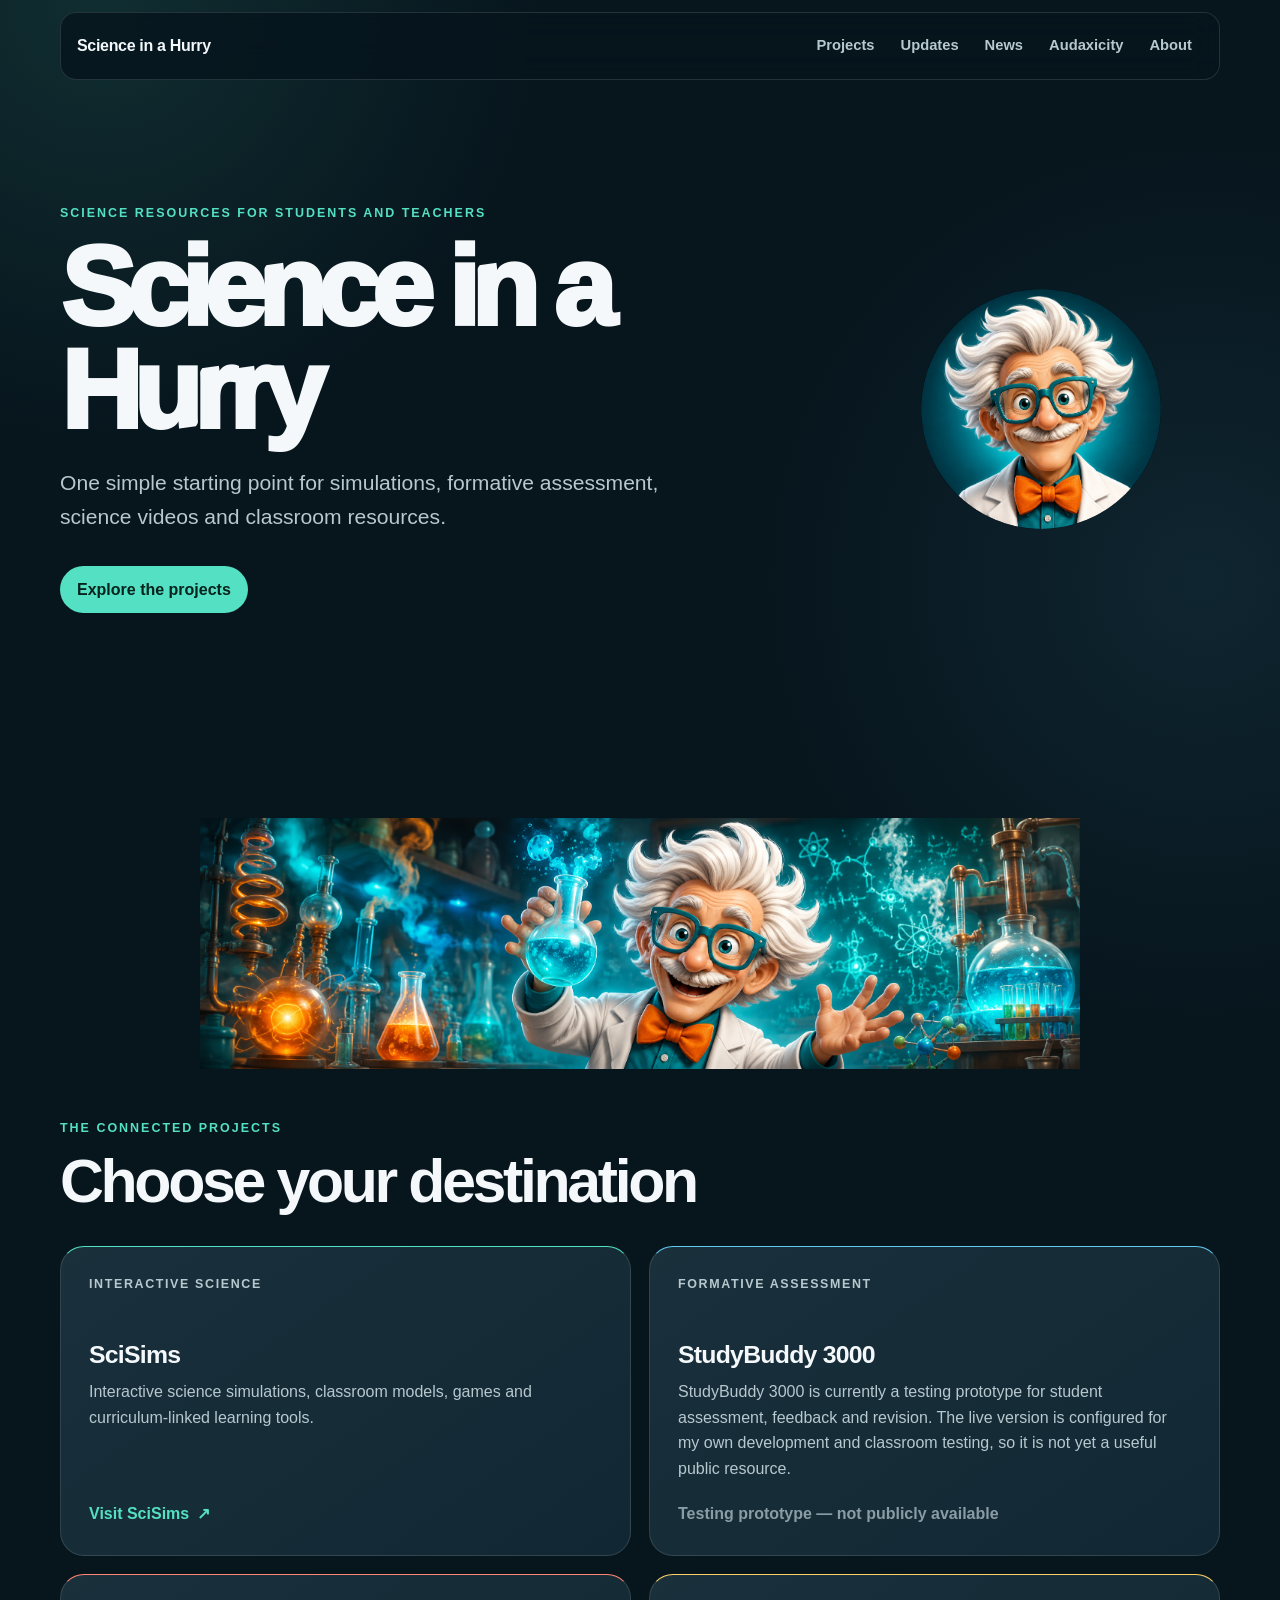
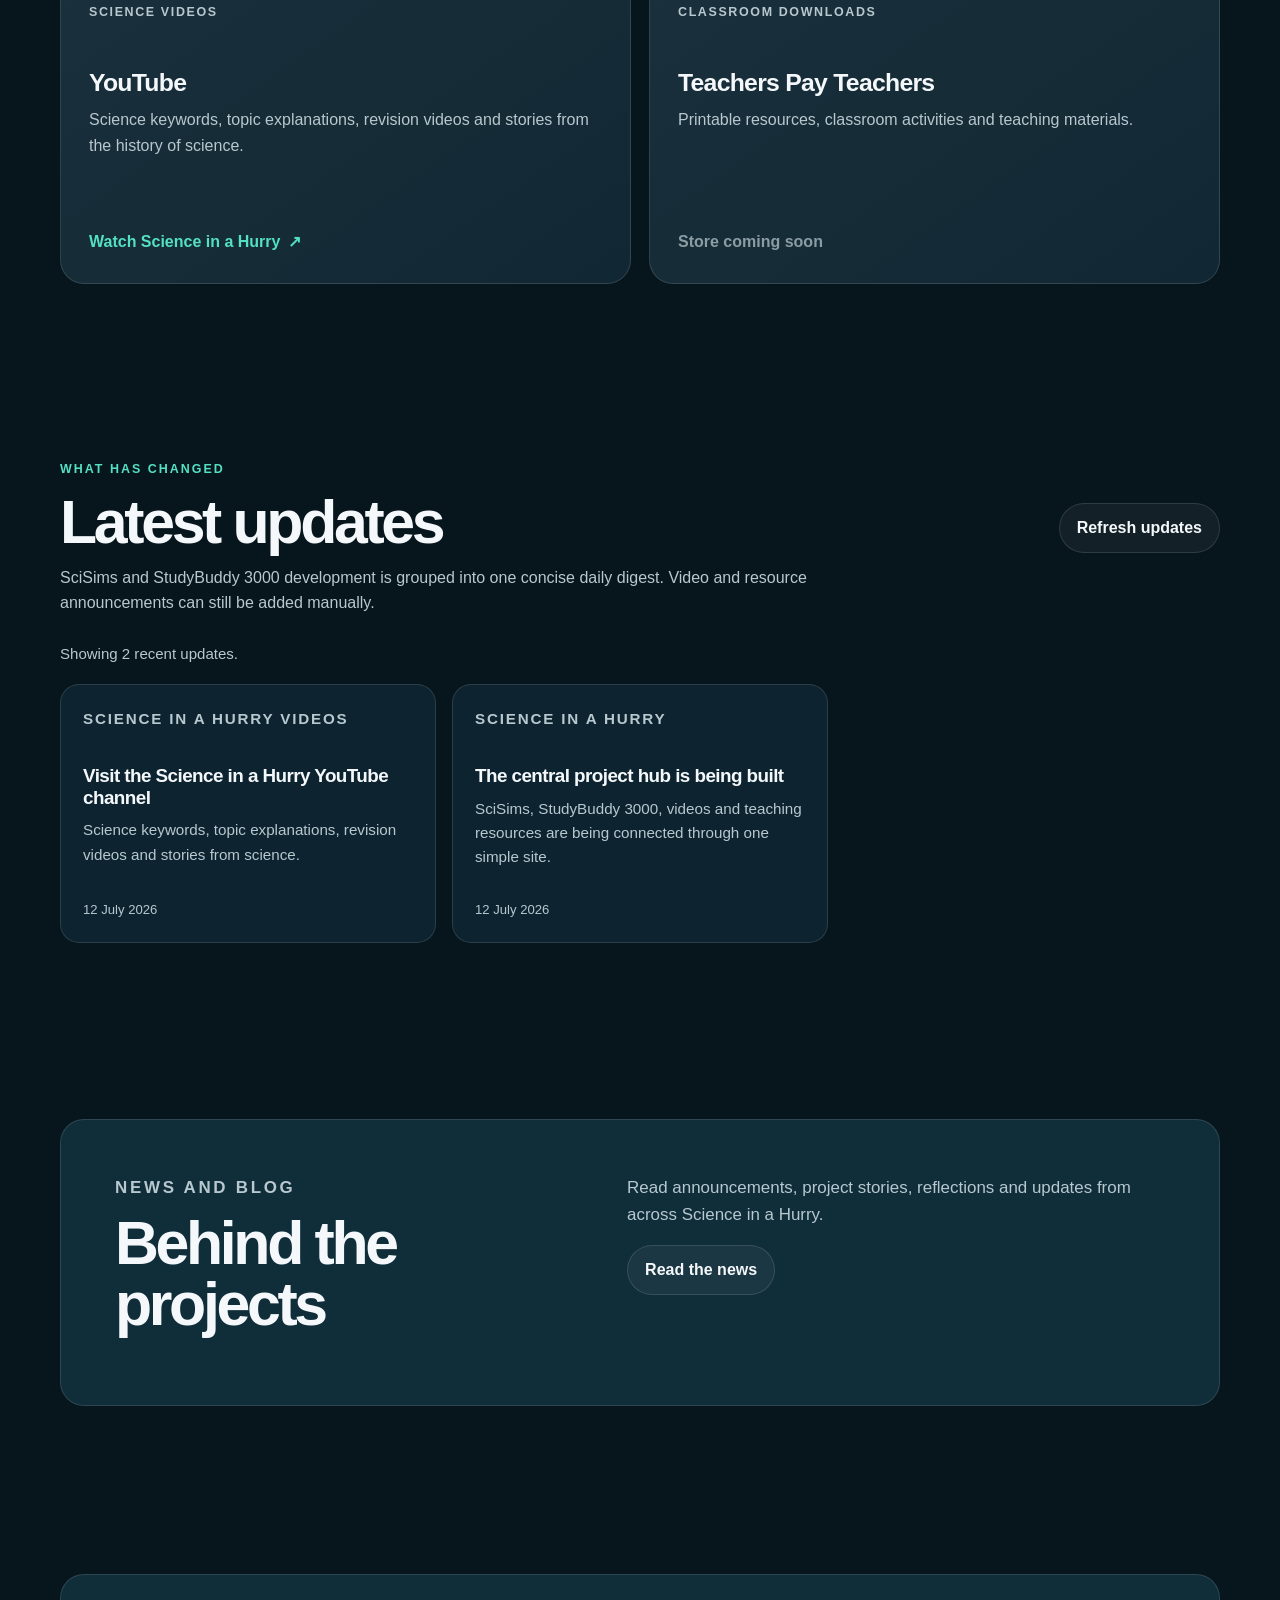
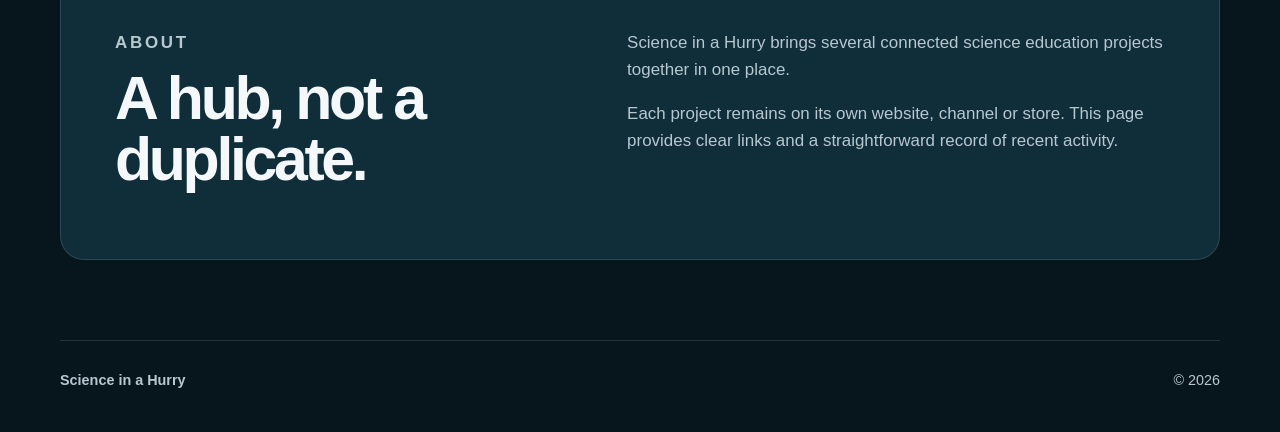
==== commit acc52c60: "Add Audaxicity ideas hub and assessment article" ====
--- a/index.html
+++ b/index.html
@@ -24,6 +24,7 @@
       <a href="#projects">Projects</a>
       <a href="#updates">Updates</a>
       <a href="news.html">News</a>
+      <a href="audaxicity.html">Audaxicity</a>
       <a href="#about">About</a>
     </nav>
   </header>
--- a/style.css
+++ b/style.css
@@ -430,6 +430,128 @@
   font-size: 0.9rem;
 }
 
+/* Audaxicity hub and long-form ideas */
+
+.content-page {
+  width: min(calc(100% - 36px), 920px);
+  margin: 0 auto;
+  padding: 100px 0;
+}
+
+.content-page-header {
+  margin-bottom: 42px;
+}
+
+.content-page-header h1 {
+  margin-bottom: 20px;
+  font-size: clamp(3.2rem, 8vw, 6rem);
+}
+
+.content-page-header > p:last-child {
+  max-width: 720px;
+  color: var(--muted);
+  font-size: 1.2rem;
+}
+
+.feature-panel,
+.longform {
+  padding: clamp(28px, 5vw, 52px);
+  border: 1px solid var(--line);
+  border-radius: var(--radius);
+  background: var(--panel);
+}
+
+.feature-panel {
+  border-top-color: var(--teal);
+}
+
+.feature-panel + .feature-panel,
+.feature-panel + .longform {
+  margin-top: 28px;
+}
+
+.feature-panel p,
+.longform p,
+.longform li {
+  color: var(--muted);
+  font-size: 1.05rem;
+}
+
+.feature-panel .button {
+  margin-top: 8px;
+}
+
+.idea-card {
+  display: grid;
+  gap: 22px;
+}
+
+.idea-card h2 {
+  max-width: 780px;
+  font-size: clamp(2.2rem, 5vw, 3.7rem);
+}
+
+.article-meta {
+  display: flex;
+  flex-wrap: wrap;
+  gap: 10px 20px;
+  color: var(--teal);
+  font-size: 0.8rem;
+  font-weight: 850;
+  letter-spacing: 0.1em;
+  text-transform: uppercase;
+}
+
+.longform h1 {
+  margin-bottom: 20px;
+  font-size: clamp(2.7rem, 7vw, 5.2rem);
+}
+
+.longform h2 {
+  margin-top: 58px;
+  font-size: clamp(1.8rem, 4vw, 2.7rem);
+}
+
+.longform h3 {
+  margin-top: 32px;
+}
+
+.longform .lede {
+  color: var(--text);
+  font-size: 1.3rem;
+}
+
+.pull-quote {
+  margin: 34px 0;
+  padding: 22px 24px;
+  border-left: 4px solid var(--teal);
+  border-radius: 0 14px 14px 0;
+  background: rgba(255, 255, 255, 0.04);
+  color: var(--text) !important;
+  font-size: 1.25rem !important;
+  font-weight: 800;
+}
+
+.process-line {
+  overflow-wrap: anywhere;
+  color: var(--teal) !important;
+  font-weight: 800;
+}
+
+.article-actions {
+  display: flex;
+  flex-wrap: wrap;
+  gap: 12px;
+  margin: 34px 0 0;
+  padding-top: 28px;
+  border-top: 1px solid var(--line);
+}
+
+.source-list a {
+  color: var(--teal);
+  overflow-wrap: anywhere;
+}
+
 @media (max-width: 900px) {
   .hero {
     grid-template-columns: 1fr;
@@ -512,7 +634,7 @@
     width: 100%;
     margin-bottom: 34px;
   }
-}
+
   nav {
     flex-wrap: wrap;
     justify-content: flex-end;
@@ -539,6 +661,11 @@
     align-items: flex-start;
     flex-direction: column;
   }
+
+  .content-page {
+    width: min(calc(100% - 24px), 920px);
+    padding-top: 70px;
+  }
 }
 
 @media (max-width: 450px) {
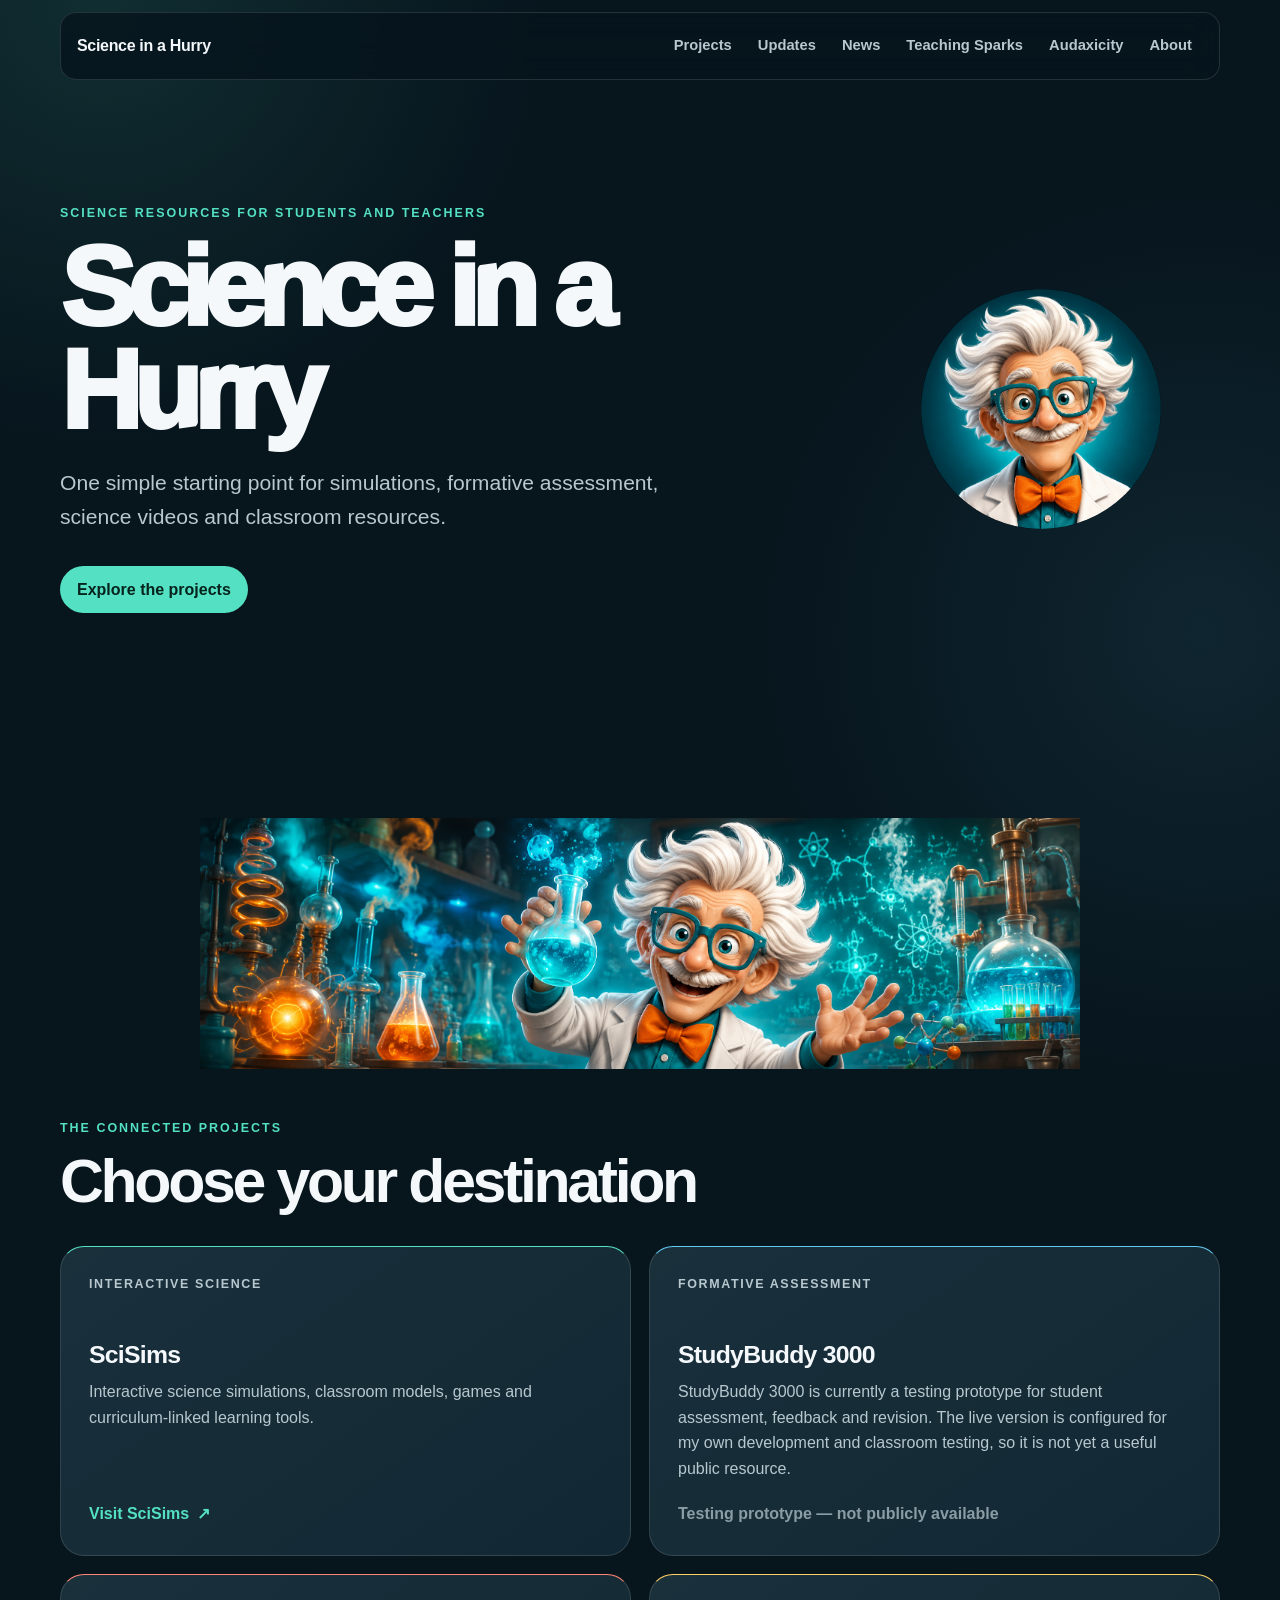
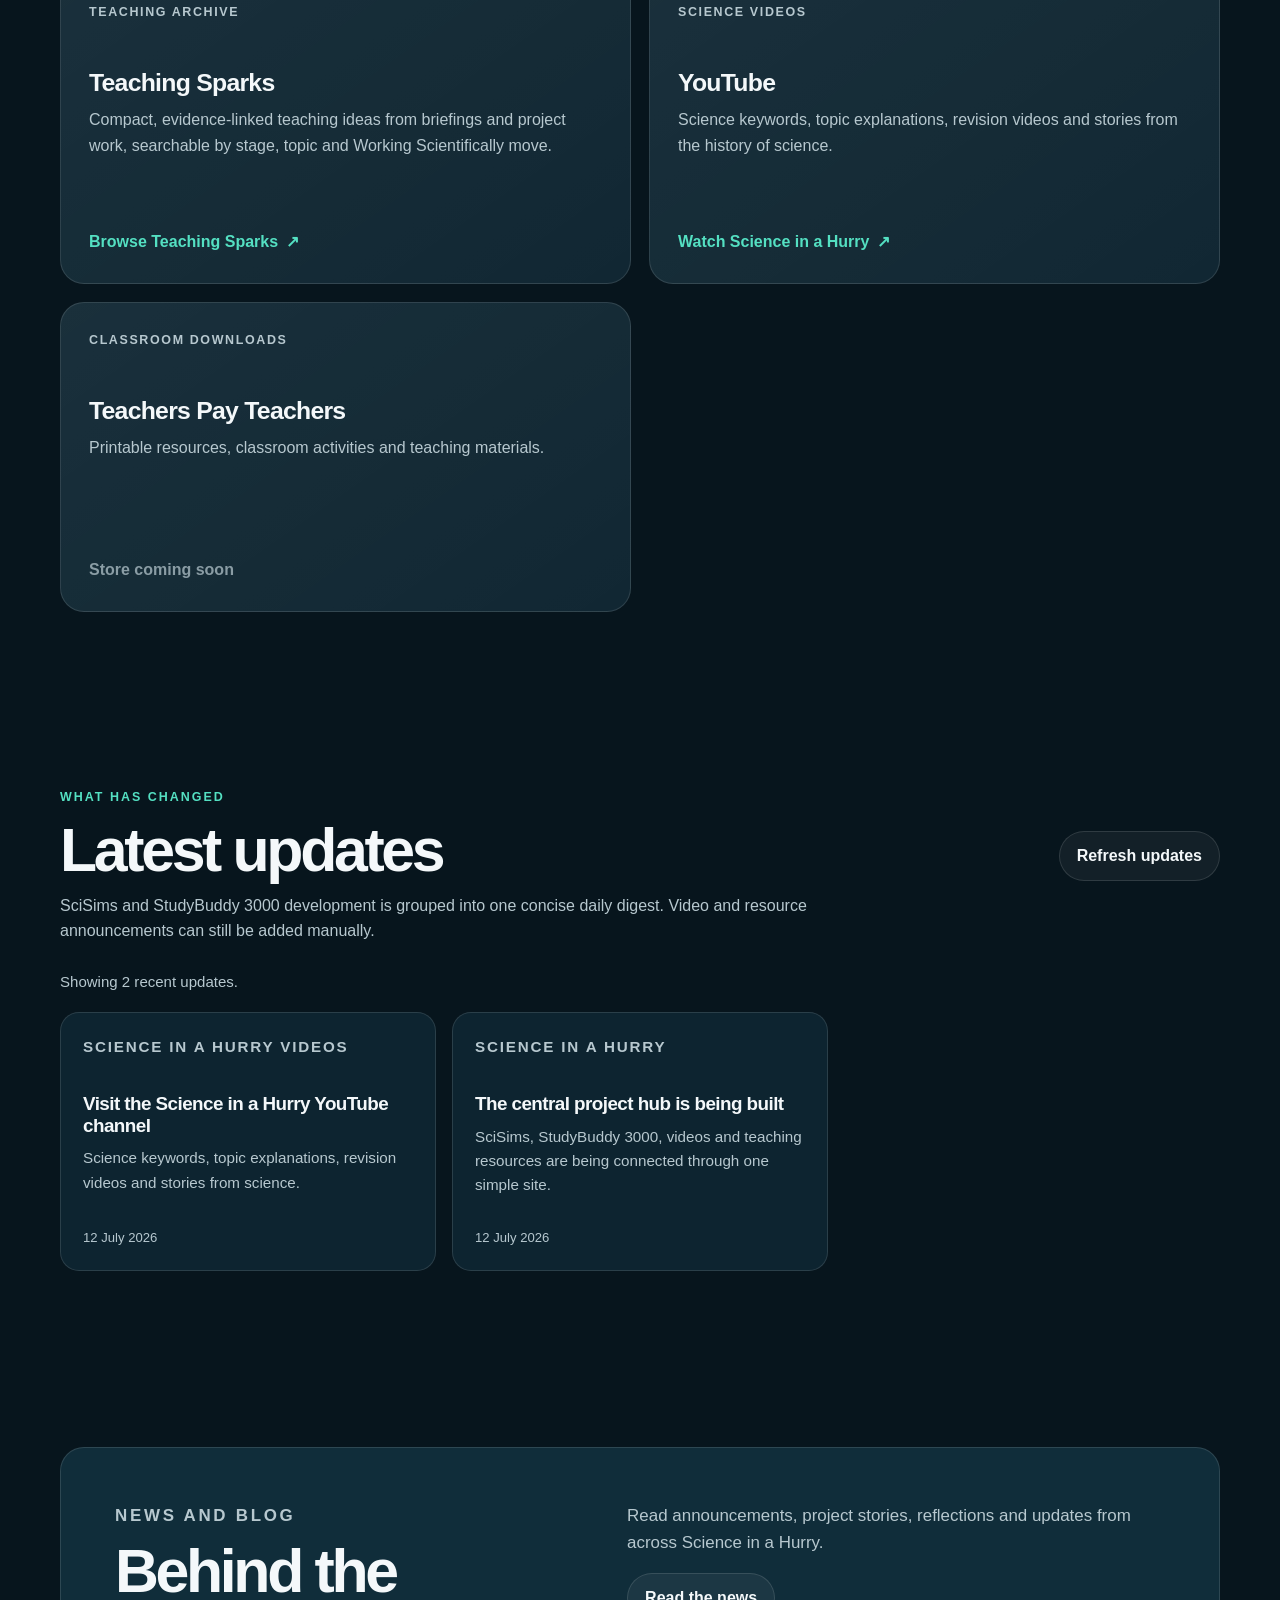
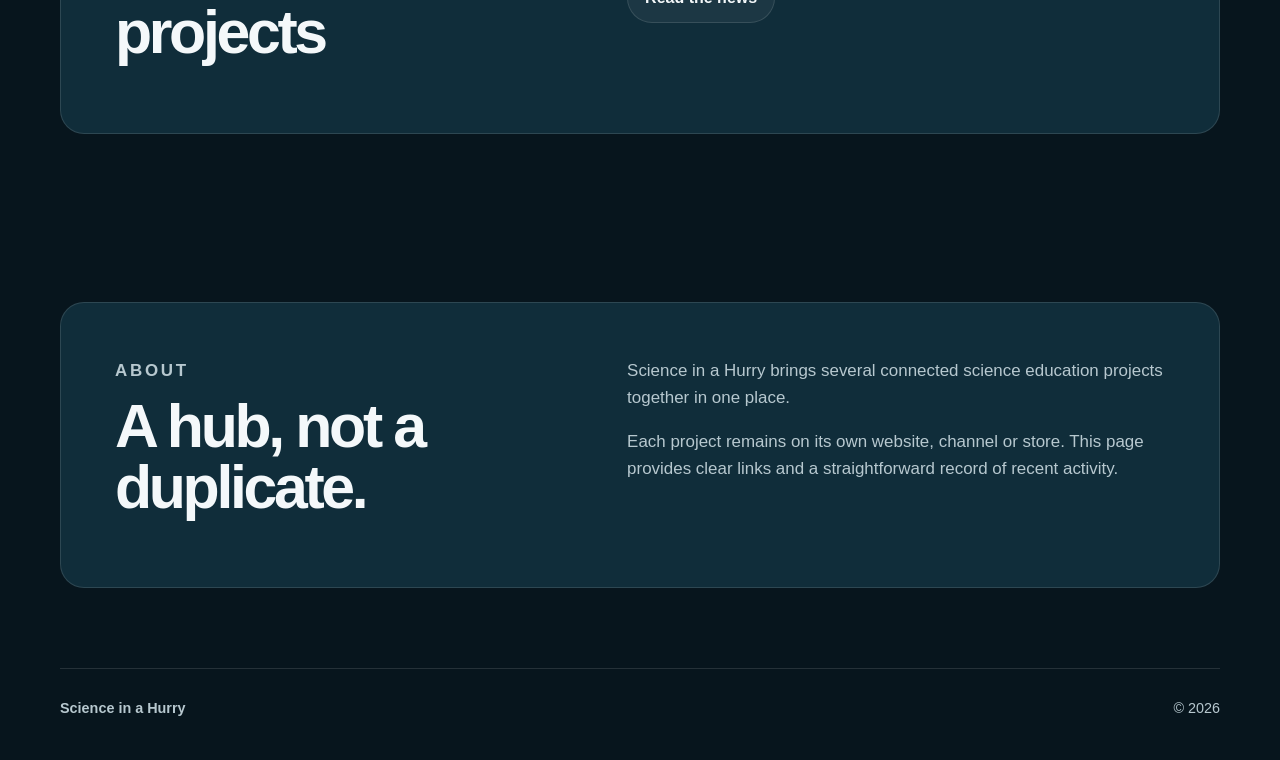
==== commit 3247a08e: "Add Teaching Sparks to the homepage" ====
--- a/index.html
+++ b/index.html
@@ -24,6 +24,7 @@
       <a href="#projects">Projects</a>
       <a href="#updates">Updates</a>
       <a href="news.html">News</a>
+      <a href="teaching-sparks.html">Teaching Sparks</a>
       <a href="audaxicity.html">Audaxicity</a>
       <a href="#about">About</a>
     </nav>
@@ -113,6 +114,23 @@
           </span>
         </article>
 
+        <!-- TEACHING SPARKS -->
+        <article class="project-card">
+          <p class="project-label">Teaching archive</p>
+
+          <h3>Teaching Sparks</h3>
+
+          <p>
+            Compact, evidence-linked teaching ideas from briefings and project
+            work, searchable by stage, topic and Working Scientifically move.
+          </p>
+
+          <a class="card-link" href="teaching-sparks.html">
+            Browse Teaching Sparks
+            <span aria-hidden="true">↗</span>
+          </a>
+        </article>
+
         <!-- YOUTUBE -->
         <article class="project-card">
           <p class="project-label">Science videos</p>
